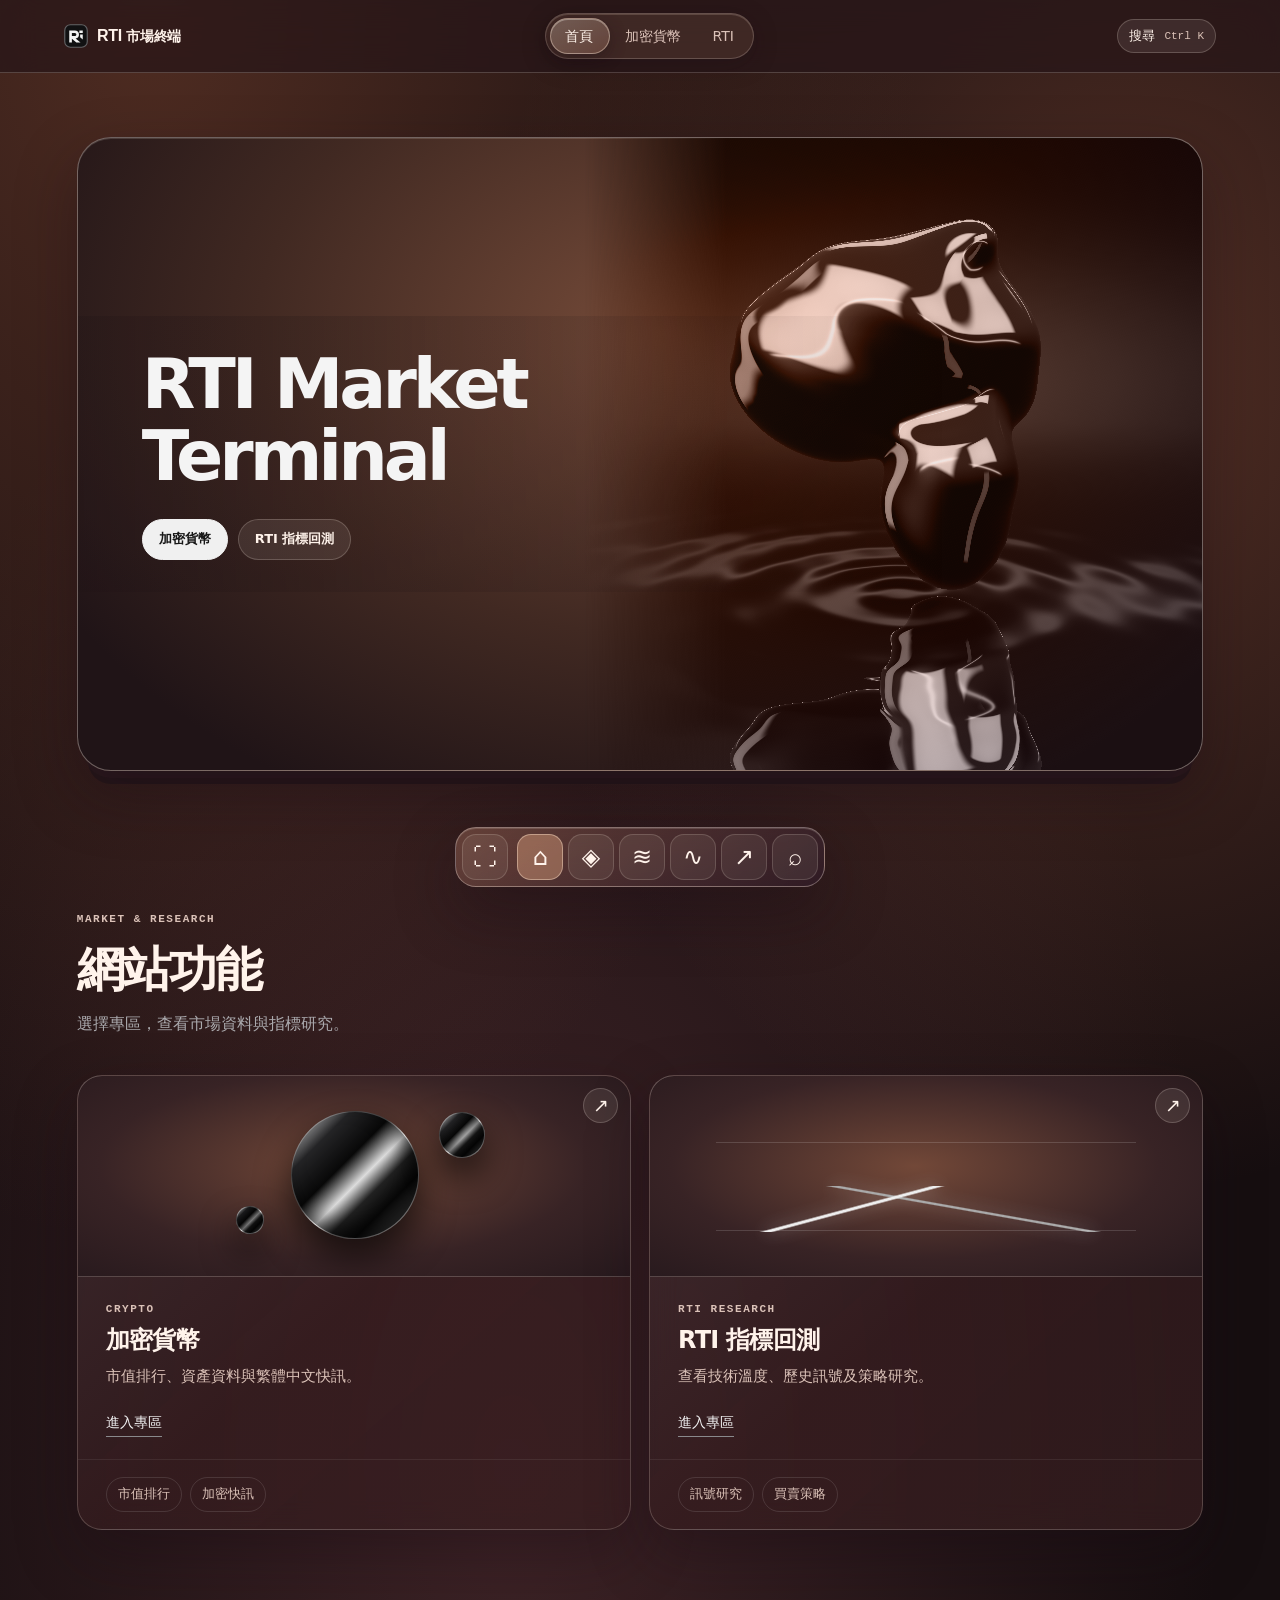
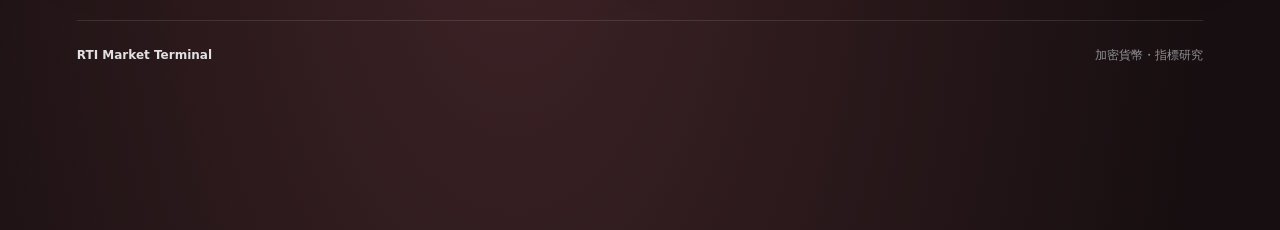
==== static/market_terminal_home.html @ b4ec5ec5 "Apply clay backdrop over legacy terminal styles" ====
<!doctype html>
<html lang="zh-Hant">
<head>
  <meta charset="utf-8">
  <meta name="viewport" content="width=device-width, initial-scale=1">
  <meta name="description" content="加密貨幣行情、繁體中文快訊與 RTI 指標回測。">
  <title>RTI 市場終端</title>
  <link rel="icon" href="/static/rti-mark.svg?v=monogram-1" type="image/svg+xml">
  <link rel="stylesheet" href="/static/market_terminal.css?v=20261119">
  <link rel="stylesheet" href="/static/rti_terminal.css?v=20261124-refined">
  <style>#qtemp_root .terminal-form input[type=checkbox]{width:17px;min-width:0;height:17px;min-height:0;padding:0;accent-color:#e65b5c;vertical-align:middle}#qtemp_root .terminal-form label:has(input[type=checkbox]){gap:8px}</style>
  <link rel="stylesheet" href="/static/chrome-cover.css?v=1">
  <link rel="stylesheet" href="/static/rti_glass.css?v=2">
  <script defer src="/static/rti_glass.js?v=2"></script>
  <script defer src="/static/equation_news.js?v=20261123-markets"></script>
  <script defer src="/static/rti_terminal.js?v=glass-1"></script>
  <script defer src="/static/liquid-scene.js?v=chrome-4"></script>

</head>
<body>
<div id="qtemp_root" class="rti-terminal">
  <a class="skip-link" href="#content">跳到主要內容</a>
  <header class="terminal-header">
    <section class="market-tapes" aria-label="加密貨幣市值排行">
      <div id="tapes"></div>
      <button id="pause-tapes" aria-pressed="false" type="button">暫停跑馬燈</button>
    </section>
    <div class="top-menu">
      <a href="#home" class="terminal-brand" aria-label="RTI 首頁"><img src="/static/rti-mark.svg?v=monogram-1" width="24" height="24" alt=""><span>RTI<span> 市場終端</span></span></a>
      <nav aria-label="市場專區">
        <a href="#home">首頁</a><a href="#crypto">加密貨幣</a><a href="#rti">RTI</a>
      </nav>
    </div>
  </header>
  <main id="content" tabindex="-1"></main>
  <footer class="terminal-footer"><span>RTI 市場終端</span><span>報價與快訊依資料來源所標時間顯示 · 時間採台北時區</span></footer>
</div>
</body>
</html>
---- static/market_terminal.css ----
:root {
  --market-bg:#101317;
  --market-panel:#151a20;
  --market-raised:#1d242c;
  --market-line:#2b333d;
  --market-ink:#f1eee7;
  --market-muted:#a6b0bd;
  --market-accent:#f5b343;
  --market-up:#67d5a1;
  --market-down:#f48690;
  --market-mono:"IBM Plex Mono",ui-monospace,SFMono-Regular,Consolas,monospace;
}
html body {background:var(--market-bg)!important;color:var(--market-ink)!important;color-scheme:dark}
body #qtemp_root {
  --ink:var(--market-ink);--muted:var(--market-muted);--line:var(--market-line);
  --surface:var(--market-panel);--navy:var(--market-accent);--gold:var(--market-accent);
  --up:var(--market-up);--down:var(--market-down);
  max-width:1480px;padding:0 clamp(16px,3.4vw,50px) 34px!important;
  background:transparent!important;color:var(--market-ink)!important;color-scheme:dark!important;
  font:15px/1.6 Inter,"Noto Sans TC",system-ui,sans-serif;
}
#qtemp_root :is(h1,h2,h3,h4,.asset h2,.qroute-intro h2,.fm-tool-card strong) {color:var(--market-ink)}
#qtemp_root :is(.muted,.note,.study-note,.qroute-intro p,.qcrumb,.qdisclaimer,.fm-meta,.fm-heading p,.fm-tool-card span) {color:var(--market-muted)}
#qtemp_root :is(button,input,select):focus-visible,#qtemp_root a:focus-visible {
  outline:2px solid var(--market-accent)!important;outline-offset:2px
}
#qtemp_root :is(button,input,select,textarea) {
  background:var(--market-panel);color:var(--market-ink);border-color:var(--market-line);border-radius:3px
}
#qtemp_root :is(input,textarea)::placeholder {color:var(--market-muted)}
#qtemp_root button:hover:not(:disabled) {background:var(--market-raised);border-color:var(--market-accent)}
#qtemp_root button.primary,#qtemp_root button.eq-submit {
  background:var(--market-accent)!important;color:#17120b!important;border-color:var(--market-accent)!important;box-shadow:none!important
}
#qtemp_root button:is(.primary,.eq-submit):hover:not(:disabled) {background:#ffcc6d!important}
#qtemp_root .qtopbar {
  gap:clamp(12px,2vw,32px);min-height:69px;padding:8px 0!important;margin:0 0 30px;
  border:0!important;border-bottom:1px solid var(--market-line)!important;border-radius:0!important;
  background:var(--market-bg)!important;box-shadow:none!important;backdrop-filter:none!important;
  top:0;z-index:12
}
#qtemp_root .qbrand {color:var(--market-ink)!important;font-size:17px;font-weight:820}
#qtemp_root .qbrand-mark {
  width:25px;height:25px;position:relative;display:flex;flex-direction:column;justify-content:center;gap:4px;
  background:none!important;box-shadow:none!important;border:0!important
}
#qtemp_root .qbrand-mark::before {content:"";position:absolute;left:8px;inset-block:2px;border-left:1px solid #b7bfca}
#qtemp_root .qbrand-mark i {height:2px;width:100%;display:block;background:var(--market-accent)}
#qtemp_root .qbrand-mark i:first-child {width:65%;background:var(--market-down)}
#qtemp_root .qbrand-mark i:last-child {width:77%;background:var(--market-up)}
#qtemp_root .qtopnav {gap:4px}
#qtemp_root .qtopnav button {
  color:var(--market-muted);background:transparent;border-radius:2px;font-size:13px;padding:9px clamp(6px,.75vw,13px)
}
#qtemp_root .qtopnav button[aria-current=page],#qtemp_root .qtopnav button:hover {
  background:var(--market-raised)!important;color:var(--market-accent)!important;box-shadow:none
}
#qtemp_root .qhelp-link {color:var(--market-ink)!important;background:var(--market-panel);border-color:var(--market-line);border-radius:3px}
#qtemp_root .qcrumb span:last-child {color:var(--market-accent)}
#qtemp_root .qdisclaimer button {color:var(--market-accent)}
#qtemp_root .qtopend::before {display:none}
#qtemp_root .qroute-intro {margin:0 0 24px}
#qtemp_root .qroute-intro h2 {font-size:clamp(33px,4.2vw,60px);letter-spacing:-.05em}
#qtemp_root[data-view=overview] .qhero {
  grid-template-columns:minmax(0,.86fr) minmax(0,1.14fr);align-items:start;gap:clamp(24px,4.8vw,76px);
  margin:clamp(34px,5vw,72px) 0 34px!important;padding:0!important;
  min-height:0;background:none!important;border:0!important;border-radius:0!important;box-shadow:none!important;
  overflow:visible
}
#qtemp_root .qhero::before,#qtemp_root .qhero::after {display:none}
#qtemp_root[data-view=overview] .qhero h1 {
  color:var(--market-ink);font-size:clamp(55px,6.7vw,108px);font-weight:900;
  line-height:1.06;letter-spacing:-.055em;margin:0 0 17px
}
#qtemp_root .qhero h1 em {color:var(--market-accent);font-style:normal}
#qtemp_root .qhero .qhero-desc {color:var(--market-muted);margin:0 0 19px;font-size:16px}
#qtemp_root .qhero-quote-strip {margin-top:28px;border-top:1px solid var(--market-line)}
#qtemp_root .fm-strip-caption {padding:8px 0 3px;color:var(--market-muted);font-size:13px}
#qtemp_root .fm-strip-row {
  display:grid;grid-template-columns:minmax(0,1fr) 94px 73px;width:100%;gap:9px;align-items:center;
  background:transparent;border:0;border-bottom:1px solid var(--market-line);border-radius:0;
  text-align:right;padding:6px 0;font:13px/1.55 var(--market-mono)
}
#qtemp_root .fm-strip-row strong {font-family:Inter,"Noto Sans TC",system-ui,sans-serif;text-align:left;font-weight:600}
#qtemp_root .fm-strip-date {margin-inline-start:8px;color:var(--market-muted);font:11px/1.6 var(--market-mono)}
#qtemp_root .fm-strip-date.fm-market-lag {color:var(--market-accent)}
#qtemp_root .fm-positive,#qtemp_root :is(.fm-change,.fm-market-delta).fm-positive {color:var(--market-up)}
#qtemp_root .fm-negative,#qtemp_root :is(.fm-change,.fm-market-delta).fm-negative {color:var(--market-down)}
#qtemp_root .fm-portal {margin-bottom:28px;gap:18px}
#qtemp_root .fm-panel {
  background:var(--market-panel);border:1px solid var(--market-line);border-radius:3px;box-shadow:none
}
#qtemp_root .fm-heading h2 {font-size:clamp(20px,2vw,28px);color:var(--market-ink)}
#qtemp_root .fm-heading p,#qtemp_root .fm-meta {font-size:13px;color:var(--market-muted)}
#qtemp_root :is(.fm-quote,.fm-quote.fm-sox,.fm-tool-card,.fm-market-rows,.fm-chart,.fm-chart-tools select,.fm-stock-search input) {
  background:var(--market-bg)!important;border-color:var(--market-line)!important;border-radius:2px!important;box-shadow:none!important
}
#qtemp_root :is(.fm-quote.fm-sox,.fm-quote:hover,.fm-tool-card:hover) {border-color:var(--market-accent)!important}
#qtemp_root :is(.fm-quote-head strong,.fm-market-identity strong,.fm-market-last,.fm-price) {color:var(--market-ink)}
#qtemp_root :is(.fm-quote-head span,.fm-asof,.fm-market-date,.fm-market-identity small,.fm-market-delta,.fm-data-status,.fm-change) {
  color:var(--market-muted)
}
#qtemp_root :is(.fm-price,.fm-change,.fm-market-last,.fm-market-delta,.fm-market-date) {font-family:var(--market-mono)}
#qtemp_root :is(.fm-source-link,.fm-chart-link,.fm-stale-notice,.fm-market-date.fm-market-lag,.eq-link) {color:var(--market-accent)}
#qtemp_root :is(.fm-source-link,.fm-chart-link) {font-size:13px}
#qtemp_root .fm-market-row {border-color:var(--market-line)!important}
#qtemp_root :is(.fm-market-row:hover,.fm-market-row.fm-market-row-selected) {background:var(--market-raised)!important}
#qtemp_root :is(.fm-pill,.fm-refresh-button) {
  background:var(--market-raised)!important;color:var(--market-ink)!important;
  border-color:var(--market-line)!important;border-radius:2px!important
}
#qtemp_root :is(.fm-pill,.fm-refresh-button):hover:not(:disabled) {border-color:var(--market-accent)!important}
#qtemp_root :is(.fm-empty,.fm-loading) {background:var(--market-panel);color:var(--market-muted);border-radius:2px}
#qtemp_root .fm-panel>.fm-source-link {border-color:var(--market-line)}
#qtemp_root .qdisclaimer {border-color:var(--market-line)}
/* Research panels keep their data-specific emphasis within the same terminal palette. */
#qtemp_root :is(.query,.panel,.formula,.formula .math,.ohlc,.tile,.insight-panel,.summary-item,.study-kpi,
 .capital-kpi,.qa-metric,.qa-monitor,.addons-panel,.insights-panel,.qsubnav,.study-table,.dist-axis) {
  background:var(--market-panel)!important;border-color:var(--market-line)!important;box-shadow:none!important
}
#qtemp_root :is(.tile strong,.study-kpi strong,.summary-item strong,.ohlc strong,.qa-metric strong,.capital-kpi strong) {color:var(--market-ink)}
#qtemp_root :is(.tile,.summary-item span,.study-kpi span,.ohlc span,.formula,.formula .math,.quote-meta) {color:var(--market-muted)}
#qtemp_root :is(.qsubnav,.tabs,.table,.study-table) {border-color:var(--market-line)!important}
#qtemp_root :is(.qsubnav,.tabs) button {background:var(--market-bg)!important;color:var(--market-muted)!important}
#qtemp_root :is(.qsubnav,.tabs) button:is([aria-selected=true],[aria-pressed=true]) {
  color:var(--market-accent)!important;border-color:var(--market-accent)!important
}
#qtemp_root :is(th,td) {border-bottom-color:var(--market-line);color:var(--market-ink)}
#qtemp_root th,#qtemp_root tbody tr:nth-child(even) {background:var(--market-raised)}
#qtemp_root tbody tr:hover {background:#29323e}
#qtemp_root .eq-feed {border:1px solid var(--market-line);background:var(--market-panel);min-width:0}
#qtemp_root .eq-header,#qtemp_root .eq-footer {
  display:flex;justify-content:space-between;align-items:center;gap:12px;flex-wrap:wrap;padding:12px 16px
}
#qtemp_root .eq-header {border-bottom:1px solid var(--market-line)}
#qtemp_root .eq-header h2 {font-size:19px}
#qtemp_root .eq-footer {border-top:1px solid var(--market-line);font-size:13px}
#qtemp_root .eq-status {font:12px/1.5 var(--market-mono);color:var(--market-muted)}
#qtemp_root .eq-status[data-mode=connected] {color:var(--market-up)}
#qtemp_root .eq-status[data-mode=error] {color:var(--market-accent)}
#qtemp_root .eq-feed-layout {display:grid;grid-template-columns:210px minmax(0,1fr)}
#qtemp_root .qhero-wire .eq-feed-layout {grid-template-columns:minmax(0,1fr)}
#qtemp_root .eq-mobile-channels {display:none}
#qtemp_root .eq-categories {border-right:1px solid var(--market-line);padding:12px 10px}
#qtemp_root .eq-channel-group {border-top:1px solid var(--market-line);margin-top:10px;padding-top:8px}
#qtemp_root .eq-channel-group h3 {font-size:13px;color:var(--market-muted);margin:3px 8px 6px}
#qtemp_root .eq-channel {display:block;width:100%;border:0;padding:7px 8px;text-align:left;font-size:14px}
#qtemp_root .eq-channel[aria-pressed=true] {background:var(--market-raised);color:var(--market-accent);box-shadow:inset 2px 0 var(--market-accent)}
#qtemp_root .eq-controls {display:flex;gap:8px;flex-wrap:wrap;padding:14px 16px;border-bottom:1px solid var(--market-line)}
#qtemp_root .eq-controls input[type=search] {flex:1 1 210px;min-width:135px}
#qtemp_root .eq-controls input:not([type=search]) {width:112px}
#qtemp_root .eq-controls select {max-width:200px}
#qtemp_root .eq-actions {padding:12px 16px;display:flex;gap:8px;align-items:center}
#qtemp_root .eq-link:hover {color:#ffd690}
#qtemp_root .eq-day {font:13px/1.5 var(--market-mono);color:var(--market-muted);background:var(--market-raised);margin:0;padding:6px 16px}
#qtemp_root .eq-row {
  display:grid;grid-template-columns:78px minmax(0,1fr);gap:14px;padding:12px 16px;
  border-bottom:1px solid var(--market-line)
}
#qtemp_root .eq-row:nth-of-type(even) {background:#191f26}
#qtemp_root .eq-row:hover {background:var(--market-raised)}
#qtemp_root .eq-row time {font:12px/1.6 var(--market-mono);color:var(--market-muted);white-space:nowrap}
#qtemp_root :is(.eq-row-meta,.eq-story-meta,.eq-story-links,.eq-languages) {display:flex;align-items:center;flex-wrap:wrap;gap:6px 12px}
#qtemp_root :is(.eq-row-meta,.eq-story-meta,.eq-muted,.eq-row-summary,.eq-message) {color:var(--market-muted);font-size:13px}
#qtemp_root .eq-row-summary {margin:5px 0 0}
#qtemp_root .eq-row-meta span+span {color:var(--market-accent)}
#qtemp_root button.eq-story-title {
  background:none;border:0;padding:0;display:block;text-align:left;color:var(--market-ink);
  font-size:15px;font-weight:680;line-height:1.55;overflow-wrap:anywhere
}
#qtemp_root button.eq-story-title:hover {color:var(--market-accent);background:none}
#qtemp_root .eq-token {border:1px solid var(--market-line);padding:1px 5px;border-radius:2px;font:12px/1.5 var(--market-mono)}
#qtemp_root .eq-message {padding:2px 16px}
#qtemp_root .eq-message .eq-button {margin-left:8px}
#qtemp_root .qhero-wire .eq-row {padding-block:9px;gap:12px;grid-template-columns:83px minmax(0,1fr)}
#qtemp_root .qhero-wire .eq-story-title {display:-webkit-box;-webkit-line-clamp:2;-webkit-box-orient:vertical;overflow:hidden}
#qtemp_root .qhero-wire .eq-actions {padding-block:10px}
#qtemp_root .qhero-wire .eq-footer {padding-block:8px}
#qtemp_root .eq-dialog {
  width:min(860px,calc(100% - 26px));max-height:calc(100dvh - 30px);padding:0;overflow:auto;
  border:1px solid var(--market-line);background:var(--market-panel);color:var(--market-ink)
}
#qtemp_root .eq-dialog::backdrop {background:#08090bb8}
#qtemp_root .eq-dialog-bar {
  position:sticky;top:0;z-index:1;display:flex;justify-content:space-between;align-items:center;
  padding:10px 18px;background:var(--market-bg);border-bottom:1px solid var(--market-line);font:14px/1.5 var(--market-mono)
}
#qtemp_root .eq-article {padding:clamp(14px,4vw,35px);display:grid;gap:15px;font-size:16px}
#qtemp_root .eq-article h2 {font-size:clamp(21px,3vw,33px)}
#qtemp_root .eq-article h3 {font-size:20px;margin:10px 0}
#qtemp_root .eq-article :is(p,ul) {margin:6px 0}
#qtemp_root .eq-story-text {white-space:pre-wrap;overflow-wrap:anywhere}
#qtemp_root .eq-languages button[aria-pressed=true] {border-color:var(--market-accent);color:var(--market-accent)}
#qtemp_root .eq-images {display:grid;grid-template-columns:repeat(auto-fit,minmax(min(200px,100%),1fr));gap:10px}
#qtemp_root .eq-images img {max-width:100%;max-height:380px;object-fit:contain}
#qtemp_root .eq-fields {display:grid;grid-template-columns:repeat(auto-fit,minmax(min(220px,100%),1fr));gap:0;margin:0}
#qtemp_root .eq-fields>div {border:1px solid var(--market-line);padding:8px 10px;min-width:0}
#qtemp_root .eq-fields dt {color:var(--market-muted);font-size:13px}
#qtemp_root .eq-fields dd {margin:0;overflow-wrap:anywhere;font:14px/1.6 var(--market-mono)}
#qtemp_root .eq-fields dd:has(.eq-fields) {margin-top:5px}
#qtemp_root .eq-values {padding-inline-start:18px}
#qtemp_root .eq-ai {border-top:1px solid var(--market-line);padding-top:8px}
@media(max-width:1050px) {
  #qtemp_root .qtopbar {flex-wrap:wrap}
  #qtemp_root .qtopnav {order:3;flex-basis:100%}
  #qtemp_root .qtopend {margin-left:auto}
}
@media(max-width:820px) {
  #qtemp_root[data-view=overview] .qhero {grid-template-columns:1fr;gap:24px;margin-top:28px!important}
  #qtemp_root[data-view=overview] .qhero h1 {font-size:clamp(44px,11vw,75px)}
  #qtemp_root .eq-feed-layout {grid-template-columns:1fr}
  #qtemp_root .eq-categories {display:none}
  #qtemp_root .eq-mobile-channels {display:block;margin:12px 16px 0;max-width:calc(100% - 32px)}
}
@media(max-width:540px) {
  #qtemp_root .qtopbar {flex-wrap:nowrap}
  #qtemp_root .qtopbar .qbrand {font-size:14px}
  #qtemp_root .qtopbar .qroute-switch {margin-left:auto}
  #qtemp_root .qtopbar .qhelp-link {display:none!important}
  #qtemp_root .fm-market-row,#qtemp_root .fm-market-category-wide .fm-market-row {
    grid-template-columns:minmax(80px,1fr) minmax(60px,.8fr) 57px;
  }
  #qtemp_root .fm-market-date {display:block;grid-column:1/-1;text-align:left}
  #qtemp_root .eq-row,#qtemp_root .qhero-wire .eq-row {grid-template-columns:66px minmax(0,1fr);gap:8px;padding-inline:10px}
  #qtemp_root .qhero-wire .eq-row {grid-template-columns:73px minmax(0,1fr)}
}
@media print {
  html body,body #qtemp_root {background:white!important;color:#111!important;color-scheme:light!important}
}
---- static/rti_terminal.css ----
:root {
 --market-bg:#0c1013;--market-panel:#11181d;--market-raised:#17242a;
 --market-line:#26343b;--market-ink:#e8efee;--market-muted:#a1b1b7;
 --market-accent:#76f0c9;--market-up:#4be1ab;--market-down:#ff767b;
}
body #qtemp_root.rti-terminal {max-width:1680px;padding:0 clamp(12px,3vw,48px) 24px!important}
#qtemp_root.rti-terminal :is(h1,h2,h3){margin:0;font-weight:730;line-height:1.2}
#qtemp_root.rti-terminal [hidden]{display:none!important}
#qtemp_root.rti-terminal a {color:inherit}
#qtemp_root.rti-terminal button {cursor:pointer}
#qtemp_root .skip-link {position:absolute;top:-300px;left:1rem;padding:8px 12px;background:var(--market-panel);z-index:10}
#qtemp_root .skip-link:focus {top:4px}
#qtemp_root .terminal-header {border-bottom:1px solid var(--market-line)}
#qtemp_root .market-tapes {position:relative;padding-top:4px}
#qtemp_root .tape-row {display:grid;grid-template-columns:104px minmax(0,1fr);border-bottom:1px solid var(--market-line)}
#qtemp_root .tape-label {display:flex;align-items:center;gap:7px;text-decoration:none;font-size:12px;font-weight:650;white-space:nowrap}
#qtemp_root .tape-label small {color:var(--market-muted);font-size:10px}
#qtemp_root .tape-window {overflow:hidden;min-width:0}
#qtemp_root .tape-track,#qtemp_root .tape-series {display:flex;align-items:center;width:max-content}
#qtemp_root .tape-track {min-height:31px}
#qtemp_root .tape-track.moving {animation:tape-loop 47s linear infinite}
#qtemp_root .tape-row:nth-child(2) .moving {animation-duration:54s}
#qtemp_root .tape-row:nth-child(3) .moving {animation-duration:49s}
#qtemp_root :is(.tape-window:hover,.tape-window:focus-within,#tapes.paused) .moving {animation-play-state:paused}
#qtemp_root :is(.tape-window:focus-within,#tapes.paused .tape-window) {overflow-x:auto}
#qtemp_root .tape-window:focus-within .moving,#qtemp_root #tapes.paused .moving {animation:none}
#qtemp_root .tape-item {display:flex;align-items:center;gap:9px;padding:3px 13px;border-left:1px solid var(--market-line);white-space:nowrap;text-decoration:none;font:12px var(--market-mono)}
#qtemp_root .tape-item:hover {background:var(--market-raised)}
#qtemp_root .tape-rank {color:var(--market-muted);font-size:10px}
#qtemp_root #pause-tapes {float:right;padding:2px 8px;font-size:11px;margin-top:3px}
@keyframes tape-loop {to{transform:translateX(-50%)}}
#qtemp_root .top-menu {display:flex;justify-content:space-between;align-items:center;gap:16px;padding:17px 0;clear:both}
#qtemp_root .terminal-brand {display:flex;align-items:center;gap:9px;white-space:nowrap;text-decoration:none;font:700 17px var(--market-mono)}
#qtemp_root .terminal-brand img {width:33px;height:33px}
#qtemp_root .terminal-brand span span {font-family:system-ui,sans-serif;font-size:13px}
#qtemp_root .top-menu nav {display:flex;align-items:center;gap:4px;flex-wrap:wrap}
#qtemp_root .top-menu nav a,#qtemp_root .terminal-sidebar a {padding:8px 13px;text-decoration:none;color:var(--market-muted);border:1px solid transparent}
#qtemp_root .top-menu nav a[aria-current],#qtemp_root .terminal-sidebar a[aria-current],
#qtemp_root .top-menu nav a:hover,#qtemp_root .terminal-sidebar a:hover {
 color:var(--market-accent);background:var(--market-panel);border-color:var(--market-line)
}
#qtemp_root #content {min-height:57vh}
#qtemp_root .terminal-hero {position:relative;isolation:isolate;overflow:hidden;border:1px solid var(--market-line);margin:21px 0;min-height:360px;background:radial-gradient(ellipse at 75% 50%,#183832,#0e161b 57%,#0d1316 82%)}
#qtemp_root .hero-grid {position:absolute;z-index:-1;inset:4% -25% -55%;transform:perspective(420px) rotateX(41deg);
 background:repeating-linear-gradient(0deg,#509d8a32 0 1px,transparent 1px 40px),repeating-linear-gradient(90deg,#509d8a32 0 1px,transparent 1px 40px);
 mask-image:linear-gradient(transparent,#000 60%)}
#qtemp_root .hero-radar {position:absolute;z-index:-1;right:clamp(-115px,6vw,95px);top:50%;width:clamp(280px,36vw,480px);aspect-ratio:1;
 transform:translateY(-50%);border:1px solid #6df1c45a;border-radius:50%;background:radial-gradient(circle,#14362f 0 2%,transparent 2.4%),conic-gradient(from 75deg,#75ffcb54,transparent 17%,transparent 100%);
 box-shadow:0 0 70px #58ebae22;animation:radar-spin 27s linear infinite}
#qtemp_root .hero-radar i {position:absolute;inset:17%;border:1px solid #87e6c255;border-radius:50%}
#qtemp_root .hero-radar i:nth-child(2){inset:32%}
#qtemp_root .hero-radar i:nth-child(3){inset:44%}
#qtemp_root .hero-radar::before,#qtemp_root .hero-radar::after {content:'';position:absolute;inset:50% 0 auto;height:1px;background:#5cbaa266}
#qtemp_root .hero-radar::after {transform:rotate(90deg)}
@keyframes radar-spin {to{transform:translateY(-50%) rotate(360deg)}}
#qtemp_root .hero-copy {padding:clamp(40px,7vw,100px) clamp(17px,6vw,96px);background:linear-gradient(90deg,#0c1216e8,transparent 82%)}
#qtemp_root .hero-copy h1 {font-size:clamp(48px,8vw,106px);letter-spacing:-.055em;text-shadow:0 0 34px #5cdbbe43}
#qtemp_root .hero-regions {margin:0 0 12px;color:var(--market-accent);font-size:13px;letter-spacing:.12em}
#qtemp_root .hero-links,#qtemp_root .terminal-actions,#qtemp_root .terminal-form,#qtemp_root .detail-heading {display:flex;flex-wrap:wrap;align-items:center;gap:8px}
#qtemp_root .hero-links {margin-top:27px}
#qtemp_root .terminal-button {display:inline-block;background:var(--market-panel);border:1px solid var(--market-line);color:var(--market-ink);padding:7px 10px;border-radius:2px;text-decoration:none;font:inherit;font-size:13px}
#qtemp_root .terminal-button:hover,#qtemp_root .terminal-button[aria-pressed=true] {border-color:var(--market-accent);color:var(--market-accent)}
#qtemp_root .terminal-button.primary {background:var(--market-accent)!important;color:#0d1714!important}
#qtemp_root .home-markets {display:grid;grid-template-columns:repeat(3,minmax(0,1fr));gap:16px}
#qtemp_root .home-market {padding:14px;border:1px solid var(--market-line);min-width:0;background:#11191d}
#qtemp_root .home-market-heading {display:flex;align-items:center;justify-content:space-between;gap:8px;margin-bottom:11px}
#qtemp_root .terminal-link {color:var(--market-accent)!important;font-size:13px}
#qtemp_root .terminal-layout {display:grid;grid-template-columns:162px minmax(0,1fr);gap:24px;margin-top:25px}
#qtemp_root .terminal-sidebar {min-width:0;border-right:1px solid var(--market-line);padding-right:12px}
#qtemp_root .terminal-sidebar strong {display:block;color:var(--market-accent);margin-bottom:14px}
#qtemp_root .terminal-sidebar nav {display:grid;gap:3px}
#qtemp_root .terminal-page {min-width:0}
#qtemp_root .terminal-page h1 {font-size:clamp(25px,3.5vw,43px);margin:0 0 20px}
#qtemp_root .terminal-page h2,#qtemp_root .home-market h2 {font-size:19px}
#qtemp_root .terminal-table-wrap {overflow-x:auto;max-width:100%;scrollbar-width:thin}
#qtemp_root .terminal-table {width:100%;border-collapse:collapse;table-layout:auto;white-space:nowrap;font:13px var(--market-mono)}
#qtemp_root .terminal-table :is(td,th) {text-align:right;padding:12px 13px;border-bottom:1px solid var(--market-line);font-variant-numeric:tabular-nums}
#qtemp_root .terminal-table :is(td,th):first-child {text-align:left;padding-left:0}
#qtemp_root .terminal-table :is(td,th):last-child {padding-right:0}
#qtemp_root .terminal-table th {letter-spacing:.08em;color:var(--market-muted);font-size:11px;font-weight:500}
#qtemp_root .terminal-table tbody tr:hover {background:var(--market-panel)}
#qtemp_root .terminal-table .symbol-stack {display:grid;gap:5px}
#qtemp_root .symbol-stack small {color:var(--market-muted);font:11px system-ui,sans-serif}
#qtemp_root .terminal-symbol {font-weight:750;text-decoration:none}
#qtemp_root .terminal-symbol:hover {color:var(--market-accent);text-decoration:underline}
#qtemp_root .rise {color:var(--market-up)}
#qtemp_root .fall {color:var(--market-down)}
#qtemp_root .terminal-meta,#qtemp_root .terminal-notice {color:var(--market-muted);font-size:12px;margin:9px 0}
#qtemp_root .terminal-notice {padding:12px;border:1px solid var(--market-line);background:var(--market-panel)}
#qtemp_root .terminal-notice button {margin-inline-start:10px}
#qtemp_root .terminal-form {gap:10px;margin-bottom:17px;align-items:end}
#qtemp_root .terminal-form label {display:grid;gap:4px;font-size:13px}
#qtemp_root .terminal-form input[type=number] {width:96px}
#qtemp_root .terminal-form input[type=search] {min-width:160px;max-width:100%}
#qtemp_root .terminal-form label:has([type=checkbox]) {display:flex;gap:5px;align-items:center;min-height:36px}
#qtemp_root .rti-vitals {display:grid;grid-template-columns:repeat(5,minmax(0,1fr));gap:1px;background:var(--market-line);border:1px solid var(--market-line)}
#qtemp_root .rti-vitals div {background:var(--market-panel);min-width:0;padding:10px}
#qtemp_root .rti-vitals small {display:block;color:var(--market-muted)}
#qtemp_root .rti-vitals strong,#qtemp_root .terminal-number {font:700 clamp(13px,2vw,26px) var(--market-mono);overflow-wrap:anywhere}
#qtemp_root .rti-output > h2 {margin:13px 0 8px}
#qtemp_root .detail-heading {margin:0 0 9px}
#qtemp_root .detail-heading .terminal-meta {flex-basis:100%;margin:0}
#qtemp_root .terminal-chart {min-width:0;margin:8px 0 12px;border:1px solid var(--market-line);background:var(--market-panel)}
#qtemp_root .terminal-chart svg {display:block;width:100%;height:auto;min-height:110px}
#qtemp_root .terminal-chart text {fill:var(--market-muted);font:13px var(--market-mono)}
#qtemp_root .chart-grid {stroke:var(--market-line);stroke-width:1}
#qtemp_root .chart-path {stroke:#bec1c8;stroke-width:1.45;vector-effect:non-scaling-stroke}
#qtemp_root .chart-path.price {stroke:var(--market-accent);stroke-width:1.8}
#qtemp_root .chart-path.preview {stroke:#e6aa68}
#qtemp_root .chart-path.cold {stroke:#90bff9}
#qtemp_root .chart-path.hot {stroke:#f77c80}
#qtemp_root .chart-mark.cold {fill:#90bff9}
#qtemp_root .chart-mark.hot {fill:#f77c80}
#qtemp_root .chart-mark.entry {fill:#ffe0b2}
#qtemp_root .chart-div {stroke:#aebdbf;stroke-width:1;stroke-dasharray:4 3}
#qtemp_root .chart-readout {padding:0 12px;margin:0 0 7px}
#qtemp_root .terminal-statistics,#qtemp_root .terminal-method {margin-top:16px;padding:14px;border:1px solid var(--market-line);background:var(--market-panel)}
#qtemp_root .terminal-method p {color:var(--market-muted)}
#qtemp_root .terminal-method .terminal-button {margin-top:8px}
#qtemp_root .terminal-footer {display:flex;justify-content:space-between;gap:8px;flex-wrap:wrap;margin-top:28px;padding-top:12px;border-top:1px solid var(--market-line);font-size:12px;color:var(--market-muted)}
#qtemp_root .eq-main {min-width:0}
#qtemp_root :is(.eq-row-meta .eq-token,.eq-story-meta .eq-token) {color:var(--market-accent)}
@media(max-width:950px){
 #qtemp_root .home-markets {grid-template-columns:1fr}
 #qtemp_root .terminal-layout {grid-template-columns:135px minmax(0,1fr);gap:14px}
}
@media(max-width:620px){
 #qtemp_root .top-menu {flex-wrap:wrap;gap:8px;padding:12px 0}
 #qtemp_root .top-menu nav a {padding:6px 9px}
 #qtemp_root .tape-row {grid-template-columns:84px minmax(0,1fr)}
 #qtemp_root .tape-label small {display:none}
 #qtemp_root .terminal-layout {grid-template-columns:minmax(0,1fr);gap:10px}
 #qtemp_root .terminal-sidebar {min-width:0;border-right:0;border-bottom:1px solid var(--market-line);padding:0 0 8px}
 #qtemp_root .terminal-sidebar strong {display:none}
 #qtemp_root .terminal-sidebar nav {display:flex;overflow:auto}
 #qtemp_root .terminal-sidebar nav a {white-space:nowrap;padding:6px 8px}
 #qtemp_root .terminal-hero {min-height:0}
 #qtemp_root .rti-vitals {grid-template-columns:repeat(auto-fit,minmax(93px,1fr))}
}
@media(prefers-reduced-motion:reduce){
 #qtemp_root :is(.tape-track.moving,.hero-radar){animation:none}
 #qtemp_root .tape-window {overflow-x:auto}
}

#qtemp_root .terminal-disclosures article {padding:12px 0;border-bottom:1px solid var(--market-line)}
/* Single combined market tape and denser exchange-inspired typography. */
#qtemp_root .tape-group{font:600 11px var(--market-mono);color:#eea829;padding:0 14px;border-left:1px solid var(--market-line);white-space:nowrap}
#qtemp_root .tape-track.moving{animation-duration:150s}
#qtemp_root .terminal-hero{background:radial-gradient(ellipse at 75% 50%,#222019,#101113 65%,#090a0b);border-color:#303238}
#qtemp_root .hero-regions{color:#eca629}
#qtemp_root .terminal-button.primary{background:#eea829!important;color:#100d07!important}
#qtemp_root .terminal-form label{display:grid;gap:5px;color:var(--market-muted);font-size:12px}
#qtemp_root .terminal-form input,#qtemp_root input[aria-label="搜尋加密資產"]{min-width:120px;padding:9px;background:#0c0e10;color:#f1f2f3;border:1px solid #35383b}
#qtemp_root .terminal-form{align-items:end;margin:18px 0 24px}
#qtemp_root .terminal-link{cursor:pointer}
/* Reference: dark exchange terminal, orange emphasis, hairline rules. */
:root{--market-bg:#08090b;--market-panel:#0c0d0f;--market-raised:#171719;--market-line:#292a2e;--market-ink:#e9e9e5;--market-muted:#8c8d8b;--market-accent:#ffb31b;--market-up:#45c990;--market-down:#ef5a60}
body{background:#08090b!important;color:#e9e9e5!important}
body #qtemp_root.rti-terminal{max-width:none;padding:0 40px 32px!important;font-family:Arial,'Noto Sans TC',sans-serif}
#qtemp_root .market-tapes{margin:0 -40px;padding:0 40px;background:#090a0c;border-bottom:1px solid #292a2e}
#qtemp_root .tape-row{grid-template-columns:80px minmax(0,1fr);border:0}
#qtemp_root .tape-track{min-height:31px}
#qtemp_root .tape-item{border:0;font-size:11px;padding:3px 12px}
#qtemp_root #pause-tapes{position:absolute;right:40px;top:0;float:none;margin:0;height:30px;background:#090a0c;border:0;color:#858583}
#qtemp_root .tape-window{padding-right:70px}
#qtemp_root .top-menu{justify-content:flex-start;gap:28px;padding:0;min-height:52px}
#qtemp_root .terminal-brand{font-family:Arial,sans-serif;font-size:17px;letter-spacing:-.03em}
#qtemp_root .terminal-brand img{width:24px;height:24px}
#qtemp_root .terminal-brand span span{font-size:14px}
#qtemp_root .top-menu nav{gap:8px}
#qtemp_root .top-menu nav a{font-size:14px;padding:12px 8px}
#qtemp_root .top-menu nav a[aria-current],#qtemp_root .top-menu nav a:hover{background:transparent;border-color:transparent;color:#ffb31b}
#qtemp_root .terminal-hero{display:grid;grid-template-columns:53% 47%;margin:0 -40px;min-height:0;background:#08090b;border:0;border-bottom:1px solid #292a2e;overflow:visible}
#qtemp_root .hero-left{border-right:1px solid #292a2e;min-width:0}
#qtemp_root .hero-copy{min-height:500px;padding:65px 40px 0;background:none}
#qtemp_root .hero-regions{font:11px var(--market-mono);letter-spacing:.1em;color:#8a8b88;margin:0 0 25px}
#qtemp_root .hero-regions::before{content:'●';color:#45c990;margin-right:9px}
#qtemp_root .hero-copy h1{font-size:clamp(48px,5.7vw,82px);letter-spacing:-.055em;line-height:1.04;text-shadow:none}
#qtemp_root .hero-headline span{display:block}
#qtemp_root .hero-headline .hero-highlight{color:#ffb31b}
#qtemp_root .hero-description{max-width:420px;color:#9a9b99;font-size:16px;line-height:1.65;margin:24px 0 0}
#qtemp_root .hero-links{margin-top:30px;gap:12px}
#qtemp_root .terminal-button{background:transparent;border:1px solid #303135;border-radius:0;padding:12px 18px;font-size:13px;font-weight:700;color:#e9e9e5}
#qtemp_root .terminal-button.primary{background:#ffb31b!important;border-color:#ffb31b!important;color:#100c02!important}
#qtemp_root .hero-metrics{display:grid;grid-template-columns:repeat(4,1fr);border-top:1px solid #292a2e;padding:45px 40px;gap:0}
#qtemp_root .hero-metrics>div{min-width:0;padding:0 15px;border-right:1px solid #292a2e}
#qtemp_root .hero-metrics>div:first-child{padding-left:0}
#qtemp_root .hero-metrics>div:last-child{border:0}
#qtemp_root .hero-metrics small,#qtemp_root .hero-quote-metrics small{display:block;font:10px var(--market-mono);color:#777976;letter-spacing:.05em}
#qtemp_root .hero-metrics strong{display:block;font:26px var(--market-mono);margin:8px 0}
#qtemp_root .hero-terminal{padding:34px 40px;min-width:0}
#qtemp_root .hero-terminal-title{display:flex;justify-content:space-between;color:#858583;font:11px var(--market-mono);letter-spacing:.09em;margin-bottom:26px}
#qtemp_root .hero-live{color:#45c990}
#qtemp_root .hero-quote{display:flex;align-items:baseline;gap:15px;flex-wrap:wrap;font:12px var(--market-mono);margin-bottom:18px}
#qtemp_root .hero-quote strong{font-size:20px}
#qtemp_root .hero-quote .hero-price{color:#ffb31b;font-size:23px}
#qtemp_root .hero-quote-metrics{display:grid;grid-template-columns:repeat(4,1fr);border:1px solid #292a2e}
#qtemp_root .hero-quote-metrics>div{min-width:0;padding:12px;border-right:1px solid #292a2e}
#qtemp_root .hero-quote-metrics>div:last-child{border:0}
#qtemp_root .hero-quote-metrics strong{display:block;font:11px var(--market-mono);margin-top:6px;overflow-wrap:anywhere}
#qtemp_root .hero-preview .terminal-table-wrap{margin-top:14px;border:1px solid #292a2e;padding:0 10px}
#qtemp_root .hero-preview .terminal-table td,#qtemp_root .hero-preview .terminal-table th{padding:8px 6px;font-size:11px}
#qtemp_root .hero-preview-actions{display:flex;gap:10px;margin-top:16px}
#qtemp_root .hero-footnote{font:11px var(--market-mono);color:#737573;margin-top:15px}
#qtemp_root .home-listing{padding:62px 0 15px}
#qtemp_root .home-listing-header{display:flex;justify-content:space-between;align-items:end;gap:20px;border-bottom:1px solid #292a2e;padding-bottom:20px}
#qtemp_root .home-listing-header .hero-regions{margin-bottom:12px}
#qtemp_root .home-listing-header h2{font-size:38px;letter-spacing:-.035em}
#qtemp_root .home-markets{display:block}
#qtemp_root .home-market{background:transparent;border:0;border-bottom:1px solid #292a2e;padding:26px 0}
#qtemp_root .home-market-heading{margin-bottom:15px}
#qtemp_root .terminal-layout{grid-template-columns:190px minmax(0,1fr);gap:32px;margin-top:0}
#qtemp_root .terminal-sidebar{padding:32px 16px 0 0;min-height:65vh}
#qtemp_root .terminal-page{padding:32px 0}
#qtemp_root .terminal-page h1{font-size:clamp(34px,4vw,54px);letter-spacing:-.04em}
#qtemp_root .terminal-sidebar a[aria-current]{background:#151410;border:1px solid #5a4214;color:#ffb31b}
#qtemp_root .terminal-table th{color:#777976}
#qtemp_root .terminal-table td,#qtemp_root .terminal-table th{border-color:#292a2e}
#qtemp_root .terminal-notice,#qtemp_root .terminal-method,#qtemp_root .terminal-statistics,#qtemp_root .terminal-chart{background:#0b0c0e}
#qtemp_root .rti-vitals div{background:#0b0c0e}
@media(max-width:850px){
 body #qtemp_root.rti-terminal{padding-left:20px!important;padding-right:20px!important}
 #qtemp_root .market-tapes{margin:0 -20px;padding:0 20px}
 #qtemp_root .terminal-hero{margin:0 -20px;grid-template-columns:1fr}
 #qtemp_root .hero-left{border-right:0;border-bottom:1px solid #292a2e}
 #qtemp_root .hero-copy{min-height:0;padding:45px 20px}
 #qtemp_root .hero-metrics{padding:25px 20px;grid-template-columns:repeat(2,1fr);row-gap:20px}
 #qtemp_root .hero-metrics>div:nth-child(2){border:0}
 #qtemp_root .hero-terminal{padding:28px 20px}
 #qtemp_root .hero-quote-metrics{grid-template-columns:repeat(2,1fr)}
 #qtemp_root .top-menu{flex-wrap:wrap;gap:5px;padding:10px 0}
 #qtemp_root .terminal-layout{grid-template-columns:1fr;gap:0}
 #qtemp_root .terminal-sidebar{padding:12px 0;min-height:0;border-right:0;border-bottom:1px solid #292a2e}
 #qtemp_root .terminal-sidebar strong{display:none}
 #qtemp_root .terminal-sidebar nav{display:flex;overflow:auto}
 #qtemp_root .terminal-sidebar nav a{white-space:nowrap}
 #qtemp_root .terminal-page{padding:24px 0}
}

/* RTI research: compact tables, generous separation between subjects. */
#qtemp_root .rti-research-page .terminal-table-wrap{width:fit-content;max-width:100%;margin:12px 0 0;overflow-x:auto}
#qtemp_root .rti-research-page .terminal-table{width:auto;min-width:0;table-layout:auto}
#qtemp_root .rti-research-page .terminal-table :is(th,td){padding:8px 16px;line-height:1.4}
#qtemp_root .rti-research-page .terminal-table :is(th,td):first-child{padding-left:0;padding-right:24px}
#qtemp_root .rti-research-page .terminal-table :is(th,td):last-child{padding-right:2px}
#qtemp_root .rti-research-page h2{line-height:1.35;margin:36px 0 12px}
#qtemp_root .rti-research-page h2:first-child{margin-top:0}
#qtemp_root .rti-research-page .terminal-table-wrap + h2,
#qtemp_root .rti-research-page .terminal-meta + h2{margin-top:42px}
#qtemp_root .rti-research-page .terminal-table-wrap + .terminal-meta{margin-top:12px;line-height:1.6;max-width:72ch}
#qtemp_root .rti-research-page .terminal-form{margin:16px 0 28px;gap:12px 16px}
#qtemp_root .rti-research-page .rti-research-controls{gap:12px;margin:0 0 12px}
#qtemp_root .rti-research-page .rti-research-results{margin-top:32px}
#qtemp_root .rti-research-page .terminal-statistics,
#qtemp_root .rti-research-page .terminal-method{margin-top:32px;padding:20px}
#qtemp_root .rti-research-page .terminal-statistics h2,
#qtemp_root .rti-research-page .terminal-method h2{margin:0 0 12px}
#qtemp_root .rti-research-page .terminal-actions h2{margin:0}
#qtemp_root .rti-research-page .terminal-chart+h2{margin-top:36px}
@media(max-width:620px){
 #qtemp_root .rti-research-page .terminal-table :is(th,td){padding:7px 11px}
 #qtemp_root .rti-research-page .terminal-table :is(th,td):first-child{padding-right:16px}
 #qtemp_root .rti-research-page h2{margin-top:30px}
 #qtemp_root .rti-research-page .terminal-table-wrap + h2,
 #qtemp_root .rti-research-page .terminal-meta + h2{margin-top:36px}
 #qtemp_root .rti-research-page .terminal-statistics,
 #qtemp_root .rti-research-page .terminal-method{padding:14px}
}
/* Editorial gallery-inspired interface: clean surfaces and restrained motion. */
:root{--market-bg:#f6f6f3;--market-panel:#fff;--market-raised:#f1f1ee;--market-line:#e0e2df;--market-ink:#20242a;--market-muted:#686f79;--market-accent:#525fe7;--market-up:#16866b;--market-down:#d35460}
body{background:#f6f6f3!important;color:#20242a!important}
#qtemp_root .market-tapes{background:#242631;border-color:#343641}
#qtemp_root .tape-item,#qtemp_root .tape-label{color:#f6f6f3!important}
#qtemp_root #pause-tapes{background:#242631;color:#fff}
#qtemp_root .terminal-hero{background:#f6f6f3;border-color:#e0e2df}
#qtemp_root .hero-left,#qtemp_root .hero-metrics,#qtemp_root .terminal-sidebar,#qtemp_root .terminal-header{border-color:#e0e2df}
#qtemp_root .hero-headline .hero-highlight{color:#525fe7}
#qtemp_root .hero-description{color:#686f79}
#qtemp_root .hero-quote .hero-price,#qtemp_root .terminal-link{color:#525fe7!important}
#qtemp_root .terminal-button{color:#252933;background:#fff;border-color:#d9dce2;border-radius:9px;transition:transform .18s,box-shadow .18s}
#qtemp_root .terminal-button:hover{transform:translateY(-2px);box-shadow:0 6px 18px #242b4018}
#qtemp_root .terminal-button.primary{background:#525fe7!important;border-color:#525fe7!important;color:white!important}
#qtemp_root .hero-terminal{background:#fff;border-radius:18px;margin:28px;box-shadow:0 12px 40px #252b3a0c}
#qtemp_root .hero-preview .terminal-table-wrap,#qtemp_root .hero-quote-metrics,#qtemp_root .hero-quote-metrics>div{border-color:#e3e5e8}
#qtemp_root .home-market{background:transparent;border-color:#e0e2df}
#qtemp_root .terminal-notice,#qtemp_root .terminal-method,#qtemp_root .terminal-statistics,#qtemp_root .terminal-chart,#qtemp_root .rti-vitals div{background:#fff}
#qtemp_root .terminal-table td,#qtemp_root .terminal-table th{border-color:#e5e7eb}
#qtemp_root .terminal-sidebar a[aria-current]{background:#eceeff;border-color:#dce0ff;color:#525fe7}
#qtemp_root .terminal-form input,#qtemp_root input[aria-label="搜尋加密資產"]{background:#fff;color:#20242a;border-color:#d9dce2;border-radius:8px}
#qtemp_root .home-listing-header{border-color:#e0e2df}
@media(max-width:850px){#qtemp_root .hero-terminal{margin:16px}#qtemp_root .hero-left{border-color:#e0e2df}}
@media(prefers-reduced-motion:reduce){#qtemp_root .terminal-button{transition:none}}
/* Adapted from AIMRAN Tabs with sliding underline (uv-f-tabs-underline). */
#qtemp_root .top-menu nav{position:relative;gap:.3em;box-shadow:inset 0 -1px 0 #20242a19}
#qtemp_root .top-menu nav a{position:relative;border:0;border-radius:.5em;color:#686f79;transition:color .32s cubic-bezier(.25,.1,.25,1),transform .32s cubic-bezier(.34,1.56,.64,1)}
#qtemp_root .top-menu nav a::after{content:'';position:absolute;left:12%;right:12%;bottom:0;height:2.5px;border-radius:999px;background:#525fe7;transform:scaleX(0);transition:transform .4s cubic-bezier(.25,.1,.25,1)}
#qtemp_root .top-menu nav a[aria-current]{color:#525fe7;background:transparent}
#qtemp_root .top-menu nav a[aria-current]::after,#qtemp_root .top-menu nav a:hover::after{transform:scaleX(1)}
#qtemp_root .hero-copy h1{font-size:clamp(38px,5vw,68px)}
@media(prefers-reduced-motion:reduce){#qtemp_root .top-menu nav a,#qtemp_root .top-menu nav a::after{transition:none}}

#qtemp_root .eq-row:nth-of-type(even){background:#f7f8fa}
#qtemp_root .eq-row:hover{background:#eef0f7}

/* Open Slide-inspired dark interface: restrained surfaces, fine rules, red accents. */
:root{--market-bg:#090909;--market-panel:#111111;--market-raised:#191919;--market-line:#303030;--market-ink:#f1f1f2;--market-muted:#aaa9ad;--market-accent:#e65b5c;--market-up:#50d3a0;--market-down:#f2777c}
html body{background:#090909!important;color:#f1f1f2!important}
body #qtemp_root.rti-terminal{max-width:1500px;margin:0 auto;padding:0 clamp(18px,3.5vw,52px) 36px!important;background:transparent!important;color:var(--market-ink)!important;font-family:Inter,'Noto Sans TC',system-ui,sans-serif}
#qtemp_root .market-tapes{margin:0 calc(-1 * clamp(18px,3.5vw,52px));padding:0 clamp(18px,3.5vw,52px);background:#111;border-color:#292929}
#qtemp_root .tape-label,#qtemp_root .tape-item{color:#e7e7e8!important}
#qtemp_root .tape-group{color:#f07779}
#qtemp_root #pause-tapes{right:clamp(18px,3.5vw,52px);background:#111;color:#c6c6c8}
#qtemp_root .terminal-header,#qtemp_root .terminal-sidebar,#qtemp_root .hero-left,#qtemp_root .hero-metrics,#qtemp_root .home-listing-header{border-color:var(--market-line)}
#qtemp_root .top-menu{min-height:70px;gap:38px}
#qtemp_root .terminal-brand{font-size:16px;letter-spacing:-.02em}
#qtemp_root .top-menu nav{box-shadow:none;gap:14px}
#qtemp_root .top-menu nav a{color:#aaa9ad;padding:12px 7px}
#qtemp_root .top-menu nav a[aria-current],#qtemp_root .top-menu nav a:hover{color:#fff}
#qtemp_root .top-menu nav a::after{background:#e65b5c}
#qtemp_root .terminal-layout{grid-template-columns:190px minmax(0,1fr);gap:38px}
#qtemp_root .terminal-sidebar{padding-top:40px}
#qtemp_root .terminal-sidebar strong{color:#e9e9eb}
#qtemp_root .terminal-sidebar nav{gap:5px}
#qtemp_root .terminal-sidebar nav a{border-radius:8px;color:#aaa9ad}
#qtemp_root .terminal-sidebar a[aria-current],#qtemp_root .terminal-sidebar a:hover{background:#1b1b1c;border-color:#353536;color:#fff}
#qtemp_root .terminal-page{padding:40px 0 48px}
#qtemp_root .terminal-page h1{font-size:clamp(32px,3.3vw,48px);letter-spacing:-.045em;margin-bottom:28px}
#qtemp_root .terminal-page h2{letter-spacing:-.025em}
#qtemp_root .terminal-hero{margin:35px 0 0;grid-template-columns:minmax(0,1fr) minmax(0,1fr);background:#0d0d0e;border:1px solid var(--market-line);border-radius:18px;overflow:hidden}
#qtemp_root .hero-copy{min-height:290px;padding:56px 42px 25px}
#qtemp_root .hero-regions{color:#d57a7b;letter-spacing:.06em;margin-bottom:22px}
#qtemp_root .hero-regions::before{color:#e65b5c}
#qtemp_root .hero-copy h1{font-size:clamp(36px,4vw,60px);line-height:1.12;color:#f4f4f4}
#qtemp_root .hero-description{color:#b5b5b8}
#qtemp_root .hero-metrics{padding:25px 42px 32px}
#qtemp_root .hero-metrics>div,#qtemp_root .hero-quote-metrics>div{border-color:var(--market-line)}
#qtemp_root .hero-metrics small,#qtemp_root .hero-quote-metrics small,#qtemp_root .hero-footnote{color:#aaa9ad}
#qtemp_root .hero-terminal{margin:18px;padding:28px;background:#151516;border:1px solid #303031;border-radius:14px;box-shadow:none}
#qtemp_root .hero-terminal-title{color:#b7b7ba}
#qtemp_root .hero-live{color:#69d4ae}
#qtemp_root .hero-quote .hero-price,#qtemp_root .terminal-link{color:#f0787a!important}
#qtemp_root .hero-quote-metrics,#qtemp_root .hero-preview .terminal-table-wrap{border-color:#333;border-radius:9px;overflow:hidden}
#qtemp_root .hero-preview .terminal-table-wrap{overflow-x:auto}
#qtemp_root .home-listing{padding:64px 0 20px}
#qtemp_root .home-listing-header h2{font-size:clamp(27px,3vw,38px)}
#qtemp_root .home-market{background:transparent;border-color:var(--market-line)}
#qtemp_root :is(.terminal-button,.eq-button){border:1px solid #3a3a3c;border-radius:999px;background:#171718;color:#eee;padding:9px 16px;box-shadow:none;transition:background .18s,border-color .18s}
#qtemp_root :is(.terminal-button,.eq-button):hover{transform:none;background:#252526;border-color:#666;box-shadow:none}
#qtemp_root .terminal-button.primary,#qtemp_root button.primary,#qtemp_root button.eq-submit{background:#f0f0f0!important;border-color:#f0f0f0!important;color:#171717!important}
#qtemp_root button:is(.primary,.eq-submit):hover:not(:disabled){background:#d8d8d8!important}
#qtemp_root :is(input:not([type=checkbox]):not([type=radio]),select,textarea),#qtemp_root .terminal-form input,#qtemp_root input[aria-label="搜尋加密資產"]{background:#171718;color:#f0f0f0;border:1px solid #3a3a3c;border-radius:8px;padding:8px 10px;min-height:36px}
#qtemp_root :is(input,textarea)::placeholder{color:#a6a6aa}
#qtemp_root :is(.terminal-notice,.terminal-method,.terminal-statistics,.terminal-chart,.rti-vitals div){background:#121213;border-color:#303031}
#qtemp_root :is(.terminal-notice,.terminal-method,.terminal-statistics,.terminal-chart){border-radius:12px}
#qtemp_root .terminal-method,#qtemp_root .terminal-statistics{margin-top:32px;padding:20px}
#qtemp_root .rti-vitals{border-color:#303031;border-radius:12px;overflow:hidden;gap:1px;background:#303031}
#qtemp_root .terminal-table{color:#ededee}
#qtemp_root .terminal-table :is(th,td){border-color:#303031;padding-top:9px;padding-bottom:9px}
#qtemp_root .terminal-table th{background:#171718;color:#aaa9ad}
#qtemp_root .terminal-table tbody tr:nth-child(even){background:#121213}
#qtemp_root .terminal-table tbody tr:hover{background:#202021}
#qtemp_root .terminal-meta,#qtemp_root .terminal-notice,#qtemp_root .symbol-stack small{color:#aaa9ad}
#qtemp_root .rise{color:#50d3a0}#qtemp_root .fall{color:#f2777c}
#qtemp_root .eq-feed{background:#111;border:1px solid #303031;border-radius:14px;overflow:hidden}
#qtemp_root :is(.eq-header,.eq-footer,.eq-categories,.eq-controls,.eq-channel-group,.eq-row){border-color:#303031}
#qtemp_root .eq-day{background:#1b1b1c;color:#bdbdc1}
#qtemp_root .eq-row,#qtemp_root .eq-row:nth-of-type(even){background:#111}
#qtemp_root .eq-row:hover{background:#1b1b1c}
#qtemp_root button.eq-story-title{color:#f1f1f2;background:transparent}
#qtemp_root button.eq-story-title:hover{color:#f17b7c;background:transparent}
#qtemp_root :is(.eq-row-meta,.eq-story-meta,.eq-muted,.eq-row-summary,.eq-message,.eq-row time){color:#aaa9ad}
#qtemp_root :is(.eq-row-meta .eq-token,.eq-story-meta .eq-token,.eq-row-meta span+span,.eq-link){color:#f0787a}
#qtemp_root .eq-channel{background:transparent;color:#c7c7ca;border-radius:7px}
#qtemp_root .eq-channel[aria-pressed=true]{background:#252526;color:#fff;box-shadow:inset 2px 0 #e65b5c}
#qtemp_root .eq-channel:hover{background:#242425}
#qtemp_root .eq-dialog{background:#141415;color:#f1f1f2;border:1px solid #444;border-radius:14px}
#qtemp_root .eq-dialog-bar{background:#19191a}
#qtemp_root .terminal-footer{border-color:#303031;color:#aaa9ad}
@media(max-width:850px){
 #qtemp_root .top-menu{min-height:60px;gap:12px}
 #qtemp_root .terminal-layout{grid-template-columns:1fr;gap:0}
 #qtemp_root .terminal-sidebar{padding:12px 0;min-height:0;border-right:0;border-bottom:1px solid #303031}
 #qtemp_root .terminal-sidebar nav{display:flex;overflow:auto}
 #qtemp_root .terminal-sidebar nav a{white-space:nowrap}
 #qtemp_root .terminal-page{padding:28px 0}
 #qtemp_root .terminal-hero{margin:20px 0 0;grid-template-columns:1fr}
 #qtemp_root .hero-left{border-right:0;border-bottom:1px solid #303031}
 #qtemp_root .hero-copy{min-height:0;padding:32px 24px 20px}
 #qtemp_root .hero-metrics{padding:22px 24px;grid-template-columns:repeat(2,1fr);gap:18px 0}
 #qtemp_root .hero-terminal{margin:14px;padding:20px}
}
@media(max-width:540px){
 body #qtemp_root.rti-terminal{padding-left:16px!important;padding-right:16px!important}
 #qtemp_root .market-tapes{margin:0 -16px;padding:0 16px}
 #qtemp_root #pause-tapes{right:16px}
 #qtemp_root .terminal-hero{border-radius:14px}
 #qtemp_root .hero-metrics strong{font-size:20px}
 #qtemp_root .eq-controls{padding:12px;gap:8px}
 #qtemp_root .eq-controls input,#qtemp_root .eq-controls select{max-width:100%}
 #qtemp_root .terminal-table-wrap{max-width:100%;overflow-x:auto}
}
@media(prefers-reduced-motion:reduce){#qtemp_root :is(.terminal-button,.eq-button,.top-menu nav a,.top-menu nav a::after){transition:none}}


/* Animated metallic liquid scene. */
#qtemp_root .terminal-hero{display:block;margin-top:32px;background:#0c0c0d;overflow:hidden}
#qtemp_root .hero-left{position:relative;isolation:isolate;border-right:0;border-bottom:1px solid #303031;overflow:hidden;background:radial-gradient(ellipse at 75% 52%,#272729 0,#121213 34%,#09090a 70%)}
#qtemp_root .liquid-scene{position:absolute;z-index:-1;right:0;top:0;width:68%;height:100%;overflow:hidden;background:radial-gradient(ellipse at 62% 38%,#414143 0,#19191a 35%,#09090a 70%);mask-image:linear-gradient(90deg,transparent,#000 27%)}
#qtemp_root .liquid-scene canvas{width:100%;height:100%;display:block}
#qtemp_root .hero-copy{display:flex;flex-direction:column;align-items:flex-start;justify-content:center;min-height:420px;max-width:660px;padding:70px 42px 64px;background:linear-gradient(90deg,#09090be8,#09090b72 68%,transparent)}
#qtemp_root .hero-copy h1{max-width:620px;font-size:clamp(42px,5vw,72px);line-height:1.02;letter-spacing:-.045em}
#qtemp_root .hero-description{max-width:360px;line-height:1.65}
#qtemp_root .hero-metrics{background:linear-gradient(90deg,#101011f2,#131314b8);backdrop-filter:blur(14px);position:relative}
#qtemp_root .hero-terminal{margin:18px;padding:26px 28px}
#qtemp_root .hero-preview .terminal-table-wrap{margin-top:16px}
#qtemp_root .terminal-page h1{position:relative}
#qtemp_root .terminal-page h1:after{content:'';display:block;width:44px;height:2px;margin-top:16px;background:linear-gradient(90deg,#f1f1f1,#6b6b6d,transparent)}
#qtemp_root .terminal-statistics,#qtemp_root .terminal-method,#qtemp_root .eq-feed{box-shadow:inset 0 1px 0 #ffffff0a}
@media(max-width:850px){
 #qtemp_root .hero-copy{min-height:350px;max-width:none;padding:50px 24px}
 #qtemp_root .liquid-scene{width:80%;opacity:.75;mask-image:linear-gradient(90deg,transparent,#000 40%)}
 #qtemp_root .hero-terminal{margin:14px;padding:20px}
}
@media(max-width:540px){
 #qtemp_root .hero-copy{min-height:350px;justify-content:flex-end;padding:100px 22px 28px;background:linear-gradient(0deg,#09090be8 0,#09090b88 45%,transparent)}
 #qtemp_root .hero-copy h1{font-size:clamp(38px,10vw,54px);max-width:10ch}
 #qtemp_root .liquid-scene{width:100%;height:100%;opacity:.7;mask-image:none}
 #qtemp_root .hero-metrics{grid-template-columns:repeat(2,1fr)}
}

/* Minimal cover: market content begins inside the market section. */
body #qtemp_root.rti-terminal.landing-mode{max-width:none;min-height:100dvh;padding:0!important}
#qtemp_root.landing-mode .market-tapes,#qtemp_root.landing-mode .terminal-footer{display:none}
#qtemp_root.landing-mode .terminal-header{position:absolute;z-index:5;left:0;right:0;padding:0 clamp(24px,5vw,80px);border:0}
#qtemp_root.landing-mode .top-menu{min-height:74px}
#qtemp_root.landing-mode .top-menu nav a[aria-current]::after{transform:scaleX(0)}
#qtemp_root.landing-mode #content{min-height:100dvh}
#qtemp_root.landing-mode .terminal-hero{margin:0;min-height:100dvh;border:0;border-radius:0;background:#080808}
#qtemp_root.landing-mode .hero-left{min-height:100dvh;border:0;background:linear-gradient(180deg,#090909 0%,#171718 43%,#060606 100%)}
#qtemp_root.landing-mode .hero-copy{position:relative;z-index:3;min-height:100dvh;max-width:none;width:62%;padding:100px 0 100px clamp(32px,9vw,150px);background:linear-gradient(90deg,#050505c4,#08080832 75%,transparent)}
#qtemp_root.landing-mode .hero-copy h1{max-width:720px;font-size:clamp(48px,6.6vw,98px);font-weight:720;line-height:1.03;letter-spacing:-.055em}
#qtemp_root.landing-mode .hero-links{margin-top:34px}
#qtemp_root.landing-mode .liquid-scene{z-index:0;width:70%;height:100%;top:0;right:0;mask-image:linear-gradient(90deg,transparent,#000 22%);background:radial-gradient(ellipse at 57% 42%,#343437 0,#171718 34%,#080808 75%)}
#qtemp_root.landing-mode .liquid-scene:before{top:25%;right:23%;width:min(38%,350px);aspect-ratio:1.16;border-radius:44% 56% 60% 40% / 45% 42% 58% 55%;background:linear-gradient(150deg,#eeeeef 0%,#919193 9%,#0c0c0d 12%,#050505 18%,#ececed 23%,#7d7d80 28%,#1a1a1b 34%,#050505 51%,#d8d8da 55%,#fff 60%,#303032 64%,#080808 76%,#888 84%,#101010 92%);box-shadow:inset -16px -22px 35px #000b,inset 7px 8px 16px #fff8,0 25px 70px #0009;filter:contrast(1.1);animation:cover-morph 11s ease-in-out infinite alternate}
#qtemp_root.landing-mode .liquid-scene:after{bottom:12%;right:0;width:95%;height:25%;opacity:.62;filter:blur(5px);background:repeating-radial-gradient(ellipse at 49% 45%,#e7e7e78c 0 1%,#7373734d 3%,#07070700 7%,#c4c4c444 8%,#08080800 12%);animation:liquid-ripple 7s ease-in-out infinite alternate}
#qtemp_root .chrome-drop{position:absolute;z-index:1;display:block;aspect-ratio:1;border-radius:50%;background:linear-gradient(140deg,#fdfdfd 1%,#666 15%,#090909 21%,#eee 27%,#777 31%,#090909 40%,#191919 62%,#f5f5f5 67%,#333 77%,#090909 87%);box-shadow:inset -5px -8px 12px #0009,0 12px 25px #0009;animation:drop-float 7s ease-in-out infinite alternate}
#qtemp_root .chrome-drop-0{width:9%;top:44%;right:18%}
#qtemp_root .chrome-drop-1{width:7%;top:31%;right:57%;animation-delay:-2s}
#qtemp_root .chrome-drop-2{width:6%;top:54%;right:55%;animation-delay:-4s}
#qtemp_root .chrome-drop-3{width:5%;top:55%;right:15%;animation-delay:-1s}
@keyframes cover-morph{from{transform:translateY(0) rotate(-15deg);border-radius:44% 56% 60% 40% / 45% 42% 58% 55%}to{transform:translateY(-14px) rotate(10deg);border-radius:56% 44% 43% 57% / 40% 56% 44% 60%}}
@keyframes drop-float{from{transform:translateY(0)}to{transform:translateY(-16px)}}
@media(max-width:700px){#qtemp_root.landing-mode .terminal-header{padding:0 20px}#qtemp_root.landing-mode .top-menu{gap:6px}#qtemp_root.landing-mode .hero-copy{width:100%;justify-content:flex-end;min-height:100svh;padding:110px 24px 72px;background:linear-gradient(0deg,#050505ed 0%,#050505a8 31%,transparent 70%)}#qtemp_root.landing-mode .hero-copy h1{max-width:9ch;font-size:clamp(46px,12vw,68px)}#qtemp_root.landing-mode .liquid-scene{width:100%;height:74%;top:10%;mask-image:none}#qtemp_root.landing-mode .liquid-scene:before{top:23%;right:20%;width:48%}#qtemp_root.landing-mode .liquid-scene:after{bottom:12%}}
@media(prefers-reduced-motion:reduce){#qtemp_root.landing-mode .liquid-scene:before,#qtemp_root.landing-mode .liquid-scene:after,#qtemp_root .chrome-drop{animation:none}}

/* Open Slide-inspired structure: a focused cover followed by clear destinations. */
#qtemp_root.landing-mode .terminal-header{border-bottom:1px solid #ffffff12}
#qtemp_root.landing-mode .top-menu{justify-content:space-between;min-height:72px}
#qtemp_root.landing-mode .top-menu nav{gap:22px}
#qtemp_root.landing-mode .top-menu nav a{font-size:14px}
#qtemp_root.landing-mode .terminal-hero,#qtemp_root.landing-mode .hero-left,#qtemp_root.landing-mode .hero-copy{min-height:min(790px,90svh)}
#qtemp_root.landing-mode .hero-copy{padding-top:130px;padding-bottom:95px}
#qtemp_root.landing-mode .hero-copy h1{max-width:680px;font-size:clamp(48px,6vw,88px)}
#qtemp_root .landing-eyebrow,#qtemp_root .landing-label{display:block;font:600 11px/1.4 ui-monospace,SFMono-Regular,Consolas,monospace;letter-spacing:.14em;color:#b0b0b4}
#qtemp_root .landing-eyebrow{padding:7px 11px;border:1px solid #ffffff22;border-radius:999px;margin-bottom:25px;background:#13131480}
#qtemp_root .landing-eyebrow:before{content:'';display:inline-block;width:6px;height:6px;border-radius:50%;background:#e65b5c;vertical-align:middle;margin-right:8px}
#qtemp_root .landing-scroll{margin-top:36px;border:0;background:none;color:#a9a9ad;padding:0;font:13px/1.5 inherit;cursor:pointer}
#qtemp_root .landing-scroll:hover{color:#fff;background:none}
#qtemp_root .landing-scroll:after{content:' ↓';display:inline}
#qtemp_root .landing-sections{max-width:1280px;margin:0 auto;padding:112px clamp(24px,6vw,80px) 40px}
#qtemp_root .landing-intro{max-width:640px;margin-bottom:38px}
#qtemp_root .landing-intro h2{font-size:clamp(32px,4vw,48px);letter-spacing:-.04em;margin:13px 0}
#qtemp_root .landing-intro p{font-size:16px;color:#aaa9ad;margin:0;line-height:1.6}
#qtemp_root .landing-cards{display:grid;grid-template-columns:repeat(2,minmax(0,1fr));gap:18px}
#qtemp_root .landing-card{background:#111112;border:1px solid #ffffff1b;border-radius:16px;overflow:hidden;box-shadow:0 16px 50px #0004;transition:border-color .25s,transform .25s}
#qtemp_root .landing-card:hover{border-color:#ffffff48;transform:translateY(-3px)}
#qtemp_root .landing-card-visual{height:200px;position:relative;overflow:hidden;background:radial-gradient(ellipse at 50% 50%,#39393b 0,#181819 38%,#101011 75%);border-bottom:1px solid #ffffff12}
#qtemp_root .landing-card-visual i{position:absolute;display:block;border:1px solid #ffffff36}
#qtemp_root .landing-card-crypto .landing-card-visual i{width:126px;height:126px;border-radius:50%;top:35px;left:calc(50% - 63px);background:linear-gradient(135deg,#f7f7f7,#242426 23%,#080808 41%,#dcdcdc 54%,#222 64%,#090909 75%,#999);box-shadow:inset -10px -12px 20px #0009,0 18px 35px #000a}
#qtemp_root .landing-card-crypto .landing-card-visual i:nth-child(2){width:44px;height:44px;top:36px;left:calc(50% + 85px)}
#qtemp_root .landing-card-crypto .landing-card-visual i:nth-child(3){width:26px;height:26px;top:130px;left:calc(50% - 118px)}
#qtemp_root .landing-card-rti .landing-card-visual i{left:12%;right:12%;height:1px;border:0;background:#ffffff25;top:33%}
#qtemp_root .landing-card-rti .landing-card-visual i:nth-child(2){top:55%;height:46px;background:linear-gradient(165deg,transparent 36%,#eee 37%,#eee 38%,transparent 39%),linear-gradient(190deg,transparent 43%,#aaa 44%,#aaa 45%,transparent 46%);filter:drop-shadow(0 0 8px #ffffff70)}
#qtemp_root .landing-card-rti .landing-card-visual i:nth-child(3){top:77%}
#qtemp_root .landing-card-body{padding:25px 28px 22px}
#qtemp_root .landing-card-body h3{font-size:24px;margin:9px 0;letter-spacing:-.03em}
#qtemp_root .landing-card-body p{color:#aaa9ad;font-size:15px;line-height:1.6;margin:0 0 22px}
#qtemp_root .landing-open{display:inline-block;color:#f3f3f4!important;text-decoration:none;border-bottom:1px solid #89898c;padding-bottom:3px;font-size:14px}
#qtemp_root .landing-open:hover{border-color:#fff}
#qtemp_root .landing-shortcuts{display:flex;flex-wrap:wrap;gap:8px;padding:17px 28px;border-top:1px solid #ffffff12}
#qtemp_root .landing-shortcuts a{color:#b3b3b6;text-decoration:none;font-size:13px;padding:6px 11px;border:1px solid #ffffff1e;border-radius:999px}
#qtemp_root .landing-shortcuts a:hover{color:#fff;border-color:#ffffff60}
#qtemp_root .landing-bottom{display:flex;justify-content:space-between;gap:16px;color:#8f8f93;border-top:1px solid #ffffff1c;margin-top:90px;padding:25px 0;font-size:12px}
#qtemp_root .landing-bottom strong{color:#e1e1e2}
@media(max-width:700px){
 #qtemp_root.landing-mode .terminal-hero,#qtemp_root.landing-mode .hero-left,#qtemp_root.landing-mode .hero-copy{min-height:85svh}
 #qtemp_root.landing-mode .hero-copy{padding:110px 24px 66px}
 #qtemp_root.landing-mode .hero-copy h1{max-width:10ch}
 #qtemp_root.landing-mode .liquid-scene{height:78%;top:8%}
 #qtemp_root .landing-sections{padding:72px 20px 25px}
 #qtemp_root .landing-cards{grid-template-columns:1fr}
 #qtemp_root .landing-bottom{margin-top:65px}
}
@media(prefers-reduced-motion:reduce){#qtemp_root .landing-card{transition:none}}
---- static/chrome-cover.css ----
body:has(#qtemp_root.landing-mode) { margin: 0; }

#qtemp_root.landing-mode .terminal-header {
  position: relative;
  padding-inline: clamp(20px, 5vw, 76px);
  background: #0b0b0b;
}
#qtemp_root.landing-mode .terminal-hero {
  min-height: 0;
  padding: clamp(24px, 5vw, 74px) clamp(16px, 6vw, 96px);
  background: #080808;
}
#qtemp_root.landing-mode .hero-left {
  max-width: 1440px;
  margin-inline: auto;
  min-height: 0;
  aspect-ratio: 16 / 9;
  border: 1px solid #252525;
  border-radius: 12px;
  display: grid;
  align-items: center;
  background: radial-gradient(ellipse at 63% 37%, #252525, #111 56%, #090909 88%);
}
#qtemp_root.landing-mode .hero-copy {
  width: 66%;
  min-height: 0;
  padding: 32px clamp(24px, 5vw, 92px);
  background: none;
}
#qtemp_root.landing-mode .hero-copy h1 {
  max-width: 14ch;
  font-size: clamp(43px, 5.45vw, 84px);
  line-height: 1.03;
  letter-spacing: -.058em;
}
#qtemp_root.landing-mode .hero-links { margin-top: 27px; gap: 10px; }
#qtemp_root.landing-mode .liquid-scene {
  inset: 0 0 0 auto;
  width: 55%;
  height: 100%;
  opacity: 1;
  background: none;
  mask-image: linear-gradient(90deg, transparent, black 23%);
}
#qtemp_root.landing-mode .liquid-scene::before,
#qtemp_root.landing-mode .liquid-scene::after { content: none; }
#qtemp_root .liquid-scene :is(video, canvas) {
  position: absolute;
  inset: 0;
  width: 100%;
  height: 100%;
  display: block;
  object-fit: cover;
}
#qtemp_root .liquid-scene canvas { z-index: 2; opacity: 0; }
#qtemp_root .liquid-scene[data-live] canvas { opacity: 1; }
#qtemp_root.landing-mode .landing-sections { padding-top: clamp(38px, 6vw, 84px); }
@media (max-width: 700px) {
  #qtemp_root.landing-mode .hero-left {
    aspect-ratio: auto;
    min-height: 535px;
    align-items: end;
  }
  #qtemp_root.landing-mode .liquid-scene {
    inset: 0 0 auto;
    width: 100%;
    height: 70%;
    mask-image: linear-gradient(180deg, black 78%, transparent);
  }
  #qtemp_root.landing-mode .hero-copy {
    width: 100%;
    padding: 290px 20px 28px;
    box-sizing: border-box;
  }
  #qtemp_root.landing-mode .hero-copy h1 {
    max-width: 12ch;
    font-size: clamp(36px, 9vw, 56px);
  }
}
---- static/rti_glass.css ----
body:has(#qtemp_root.rti-terminal) {
  margin:0;
  background:
    radial-gradient(ellipse at 12% 0%, #713e2c9e, transparent 48%),
    radial-gradient(ellipse at 88% 20%, #9b563d73, transparent 40%),
    radial-gradient(ellipse at 40% 80%, #532e32a6, transparent 65%), #160e10!important;
  background-attachment:fixed;
}
#qtemp_root.rti-terminal {
  --glass-line:#fff0e333;
  --glass-edge:#fff1e959;
  --glass-text:#fff3eb;
  --glass-muted:#dbc2b8;
  --glass-accent:#ffc3a0;
  --glass-panel:linear-gradient(139deg,#ffffff16,#eaa5860b 50%,#c5816510),#2a1619b8;
  --glass-dark:linear-gradient(145deg,#332024dc,#1a1114ef);
  --glass-shadow:inset 0 1px #fff8ec26,0 24px 60px #170b1260;
  --market-accent:var(--glass-accent);
  --market-muted:var(--glass-muted);
  --market-line:var(--glass-line);
  background:transparent;
  color:var(--glass-text);
  min-height:100dvh;
  padding-bottom:100px!important;
}
#qtemp_root [hidden]{display:none!important}
#qtemp_root :focus-visible{outline:2px solid var(--glass-accent);outline-offset:3px}
#qtemp_root .terminal-header,#qtemp_root.landing-mode .terminal-header{
  background:#271619bc;border-color:var(--glass-line);backdrop-filter:blur(18px) saturate(120%);
}
#qtemp_root .top-menu,#qtemp_root.landing-mode .top-menu {gap:12px;max-width:1440px;margin-inline:auto;justify-content:space-between}
#qtemp_root .top-menu nav,#qtemp_root.landing-mode .top-menu nav{
  position:relative;isolation:isolate;flex-wrap:nowrap;gap:2px;padding:4px;
  border:1px solid var(--glass-line);border-radius:100px;background:#d89c8020;
  box-shadow:inset 0 1px #ffedd529,0 6px 25px #170c1440;
}
#qtemp_root .top-menu nav a,#qtemp_root.landing-mode .top-menu nav a{
  position:relative;z-index:1;border:0;border-radius:99px;white-space:nowrap;background:transparent;
  padding:7px 15px;color:var(--glass-muted);font-size:14px;
}
#qtemp_root .top-menu nav a::after{display:none}
#qtemp_root .top-menu nav a:is([aria-current],:hover){color:var(--glass-text)}
#qtemp_root .glass-nav-highlight{
  position:absolute;left:0;top:4px;bottom:4px;border:1px solid #ffe9d866;border-radius:99px;
  background:linear-gradient(150deg,#fff1de42,#e7a2823a);box-shadow:inset 0 1px #fff5ed55,0 5px 16px #170b1259;
  pointer-events:none;transform-origin:center;
}
#qtemp_root .terminal-layout{align-items:start;gap:18px}
#qtemp_root :is(.terminal-sidebar,.terminal-page,.landing-card,.glass-module,.eq-feed){
  background:var(--glass-panel);border:1px solid var(--glass-line);border-radius:25px;
  box-shadow:var(--glass-shadow);backdrop-filter:blur(14px) saturate(120%);
}
#qtemp_root .terminal-sidebar{padding:16px}
#qtemp_root .terminal-sidebar a{border-radius:13px;color:var(--glass-muted)}
#qtemp_root .terminal-sidebar a:is([aria-current],:hover){color:var(--glass-text);border-color:var(--glass-line);background:#ffc8a522}
#qtemp_root .terminal-page{padding:clamp(16px,3vw,36px)}
#qtemp_root .terminal-page h1::after{background:linear-gradient(90deg,var(--glass-accent),transparent)}
#qtemp_root.landing-mode .terminal-hero{background:transparent}
#qtemp_root.landing-mode .hero-left {
  border-radius:34px;border:1px solid var(--glass-edge);
  box-shadow:var(--glass-shadow),0 13px 0 -6px #301c208f,0 24px 0 -11px #24161ad9;
  background:radial-gradient(ellipse at 52% 31%,#754b39,#412922 49%,#201417 85%);
}
#qtemp_root.landing-mode .liquid-scene{mix-blend-mode:luminosity;opacity:.92}
#qtemp_root.landing-mode .hero-copy{background:linear-gradient(90deg,#21141745,transparent)}
#qtemp_root :is(.landing-card-visual,.terminal-notice,.terminal-method,.terminal-statistics,.terminal-chart,.rti-vitals,.eq-dialog,.eq-header,.eq-categories,.eq-footer,.terminal-form){
  border-color:var(--glass-line);background:var(--glass-dark);border-radius:18px;
}
#qtemp_root .landing-card-visual{border-radius:24px 24px 0 0}
#qtemp_root .landing-card{position:relative}
#qtemp_root .landing-card-visual{background:radial-gradient(ellipse at 48% 45%,#724838,#382325 60%,#27191d)}
#qtemp_root :is(.terminal-meta,.landing-label,.landing-card-body p,.terminal-footer,.landing-shortcuts a){color:var(--glass-muted)}
#qtemp_root .terminal-table-wrap{border-color:var(--glass-line);border-radius:13px}
#qtemp_root .terminal-table :is(td,th){border-color:var(--glass-line)}
#qtemp_root .terminal-table th{background:#41292a;color:#f0d2c2}
#qtemp_root .terminal-table tbody tr:nth-child(even),#qtemp_root .eq-row:nth-of-type(even),#qtemp_root .eq-row{background:#2e1c2178}
#qtemp_root .terminal-table tbody tr:hover,#qtemp_root .eq-row:hover{background:#754c4250}
#qtemp_root :is(.hero-links a,.terminal-button,.glass-search,.glass-expand,.glass-preview,.glass-filter-trigger,.glass-filter-option,.glass-close){
  color:var(--glass-text);background:#fff4e817;border:1px solid var(--glass-line);border-radius:999px;
}
#qtemp_root :is(.hero-links a,.terminal-button).primary{
  background:#f6bea0;color:#271319;border-color:#ffddc5;
}
#qtemp_root :is(.hero-links a,.terminal-button,.glass-search,.glass-expand,.glass-preview,.glass-filter-trigger,.glass-filter-option,.glass-close):hover{
  border-color:var(--glass-edge);box-shadow:inset 0 1px #ffffff34;
}
#qtemp_root .glass-search{display:flex;align-items:center;gap:9px;padding:7px 11px}
#qtemp_root .glass-search kbd{font:11px ui-monospace,monospace;color:var(--glass-muted)}
#qtemp_root .glass-deck{align-items:start}
#qtemp_root .glass-deck.glass-expanded{grid-template-columns:minmax(0,1fr)}
#qtemp_root .glass-module{
  position:relative;min-width:0;transform-origin:top left;
  transition:transform .32s cubic-bezier(.2,.75,.25,1),border-color .25s,box-shadow .25s;
  isolation:isolate;
}
#qtemp_root .glass-module::after{
  position:absolute;inset:0;z-index:2;content:'';border-radius:inherit;pointer-events:none;
  background:radial-gradient(circle at var(--light-x,50%) var(--light-y,50%),#ffd1ab22,transparent 52%);
  opacity:0;transition:opacity .3s;
}
#qtemp_root .glass-module.glass-tracking{
  transform:perspective(850px) rotateX(var(--tilt-x)) rotateY(var(--tilt-y));border-color:var(--glass-edge);
  box-shadow:var(--glass-shadow),0 1px 24px #ffc5a326;
}
#qtemp_root .glass-tracking::after{opacity:1}
#qtemp_root .glass-expand{position:absolute;z-index:3;top:12px;right:12px;width:35px;height:35px;padding:0;font-size:19px}
#qtemp_root .glass-module-active .landing-card-visual{height:clamp(190px,28vw,310px)}
#qtemp_root .glass-strip{display:flex;flex-wrap:wrap;gap:8px;padding:8px;border:1px solid var(--glass-line);border-radius:19px;background:var(--glass-dark);box-shadow:var(--glass-shadow)}
#qtemp_root .glass-preview{padding:7px 12px}
#qtemp_root .glass-preview[aria-pressed=true],#qtemp_root .glass-filter-option[aria-pressed=true]{color:#2a1519;background:#f4bd9f}
#qtemp_root .glass-data-deck{display:grid;gap:18px;margin-top:16px}
#qtemp_root .glass-data-deck > section{margin:0;padding:18px}
#qtemp_root .glass-data-panel > h2,#qtemp_root .glass-data-deck > section > h2{margin-right:40px}
#qtemp_root .glass-data-deck > section > .terminal-actions{padding-right:42px}
#qtemp_root .glass-filter{position:relative;display:inline-block;isolation:isolate;z-index:5}
#qtemp_root .glass-filter-trigger,#qtemp_root .glass-filter-option{white-space:nowrap;padding:7px 13px}
#qtemp_root .glass-filter-options{
  position:absolute;z-index:9;top:calc(100% + 7px);left:0;display:grid;gap:4px;min-width:max-content;
  padding:5px;border-radius:18px;border:1px solid var(--glass-line);background:#331e23f5;
  box-shadow:var(--glass-shadow);transform-origin:top left;transform:translateY(-14px) scale(.89,.3);
  opacity:0;transition:transform .22s,opacity .18s;
}
#qtemp_root .glass-filter-options.is-open{opacity:1;transform:none;animation:glass-split .32s cubic-bezier(.2,.8,.3,1) both}
#qtemp_root .glass-filter-options.is-open button{animation:glass-drop .34s cubic-bezier(.2,.8,.3,1) both;animation-delay:calc(var(--drop-index) * 22ms)}
@keyframes glass-split{from{transform:translateY(-17px) scale(.88,.3)}65%{transform:translateY(2px) scale(1.025,1.02)}to{transform:none}}
@keyframes glass-drop{from{opacity:0;transform:translateY(-9px) scale(.94,.72)}to{opacity:1;transform:none}}
#qtemp_root .glass-count{font-variant-numeric:tabular-nums;color:var(--glass-accent)}
#qtemp_root .glass-command{
  width:min(560px,calc(100vw - 30px));max-height:75dvh;box-sizing:border-box;padding:14px;
  background:linear-gradient(147deg,#a9726390,#3b242ae8 52%,#2b1a20f5);
  color:var(--glass-text);border:1px solid var(--glass-edge);border-radius:26px;box-shadow:0 30px 110px #10060bd0;
  backdrop-filter:blur(30px) saturate(125%);
}
#qtemp_root .glass-command::backdrop{background:#10080d91;backdrop-filter:blur(7px)}
#qtemp_root .glass-command-input{display:flex;gap:8px;align-items:center;padding-bottom:9px}
#qtemp_root .glass-command input{width:100%;min-width:0;border-radius:15px;padding:12px;background:#22151bc7;color:var(--glass-text);border:1px solid var(--glass-line);font:inherit}
#qtemp_root .glass-close{width:37px;flex:0 0 37px;height:37px;font-size:21px}
#qtemp_root .glass-command-results{max-height:min(48dvh,390px);overflow:auto}
#qtemp_root .glass-result{display:block;padding:9px 12px;border-radius:11px;color:var(--glass-text);text-decoration:none}
#qtemp_root .glass-result:is(:hover,.is-selected){background:#ffd3b532}
#qtemp_root .glass-result mark{background:transparent;color:#ffba91;font-weight:750}
#qtemp_root .glass-dock{
  position:fixed;z-index:20;left:50%;bottom:max(13px,env(safe-area-inset-bottom));translate:-50% 0;
  display:flex;align-items:end;gap:5px;padding:6px;border-radius:21px;border:1px solid var(--glass-edge);
  background:linear-gradient(145deg,#a473606c,#2f1b26d9);backdrop-filter:blur(20px) saturate(145%);box-shadow:var(--glass-shadow);
}
#qtemp_root .glass-dock-item{
  width:clamp(35px,7vw,46px);height:clamp(35px,7vw,46px);display:grid;place-items:center;position:relative;
  box-sizing:border-box;border-radius:14px;background:#fff3e512;border:1px solid #fff2e72a;
  color:var(--glass-text);padding:0;font:24px/1 system-ui;text-decoration:none;
  transform-origin:bottom;transition:transform .26s cubic-bezier(.22,.82,.31,1.3),background .2s;
}
#qtemp_root .glass-dock-wide{margin-right:4px}
#qtemp_root .glass-dock-item:is([aria-current],[aria-pressed=true]){background:#ffbe9259;border-color:#ffe3ce71}
#qtemp_root .glass-dock-item:is(:hover,:focus-visible){transform:scale(1.27) translateY(-4px);z-index:2}
#qtemp_root .glass-dock-item:has(+ :is(:hover,:focus-visible)),#qtemp_root .glass-dock-item:is(:hover,:focus-visible) + .glass-dock-item {transform:scale(1.13) translateY(-2px)}
#qtemp_root .glass-dock-item::before{
  content:attr(data-label);position:absolute;bottom:calc(100% + 7px);left:50%;translate:-50% 0;
  white-space:nowrap;pointer-events:none;opacity:0;background:#322029;color:var(--glass-text);
  border:1px solid var(--glass-edge);border-radius:9px;padding:4px 7px;font:11px/1.4 system-ui;
}
#qtemp_root .glass-dock-item:is(:hover,:focus-visible)::before{opacity:1}
#qtemp_root.glass-wide{max-width:none!important}
#qtemp_root.glass-wide :is(.terminal-header,.terminal-sidebar,.terminal-footer){display:none}
#qtemp_root.glass-wide .terminal-layout{grid-template-columns:minmax(0,1fr)}
@media(max-width:700px){
  #qtemp_root.rti-terminal:not(.landing-mode){padding-inline:12px}
  #qtemp_root .terminal-sidebar{padding:8px}
  #qtemp_root .terminal-page{padding:14px}
  #qtemp_root .top-menu .terminal-brand span span,#qtemp_root .glass-search kbd{display:none}
  #qtemp_root .top-menu nav a,#qtemp_root.landing-mode .top-menu nav a{font-size:12px;padding:6px 10px}
  #qtemp_root.landing-mode .hero-left{border-radius:23px}
  #qtemp_root.landing-mode .liquid-scene{mix-blend-mode:normal;opacity:.87}
  #qtemp_root .landing-cards{grid-template-columns:minmax(0,1fr)}
}
@media(prefers-reduced-motion:reduce){
  #qtemp_root :is(.glass-module,.glass-filter-options,.glass-filter-option,.glass-dock-item){transition:none;animation:none}
  #qtemp_root .glass-filter-options.is-open button,#qtemp_root .glass-filter-options.is-open{animation:none}
}
body #qtemp_root.rti-terminal,body #qtemp_root.rti-terminal.landing-mode{
  --market-ink:var(--glass-text);padding-bottom:100px!important;
}
#qtemp_root.rti-terminal.landing-mode .terminal-hero{overflow:visible}
body #qtemp_root.rti-terminal:fullscreen{overflow:auto;background:radial-gradient(ellipse at 80% 5%,#754535,#201419 68%)!important}
#qtemp_root .terminal-actions :is(input[type=search],input:not([type])){
  min-width:0;max-width:100%;padding:8px 12px;border:1px solid var(--glass-line);
  border-radius:999px;background:#261820;color:var(--glass-text);
}

@media(max-width:370px){
  #qtemp_root .top-menu nav{order:3;margin-inline:auto}
  #qtemp_root .top-menu,#qtemp_root.landing-mode .top-menu{gap:7px;padding-block:8px}
}
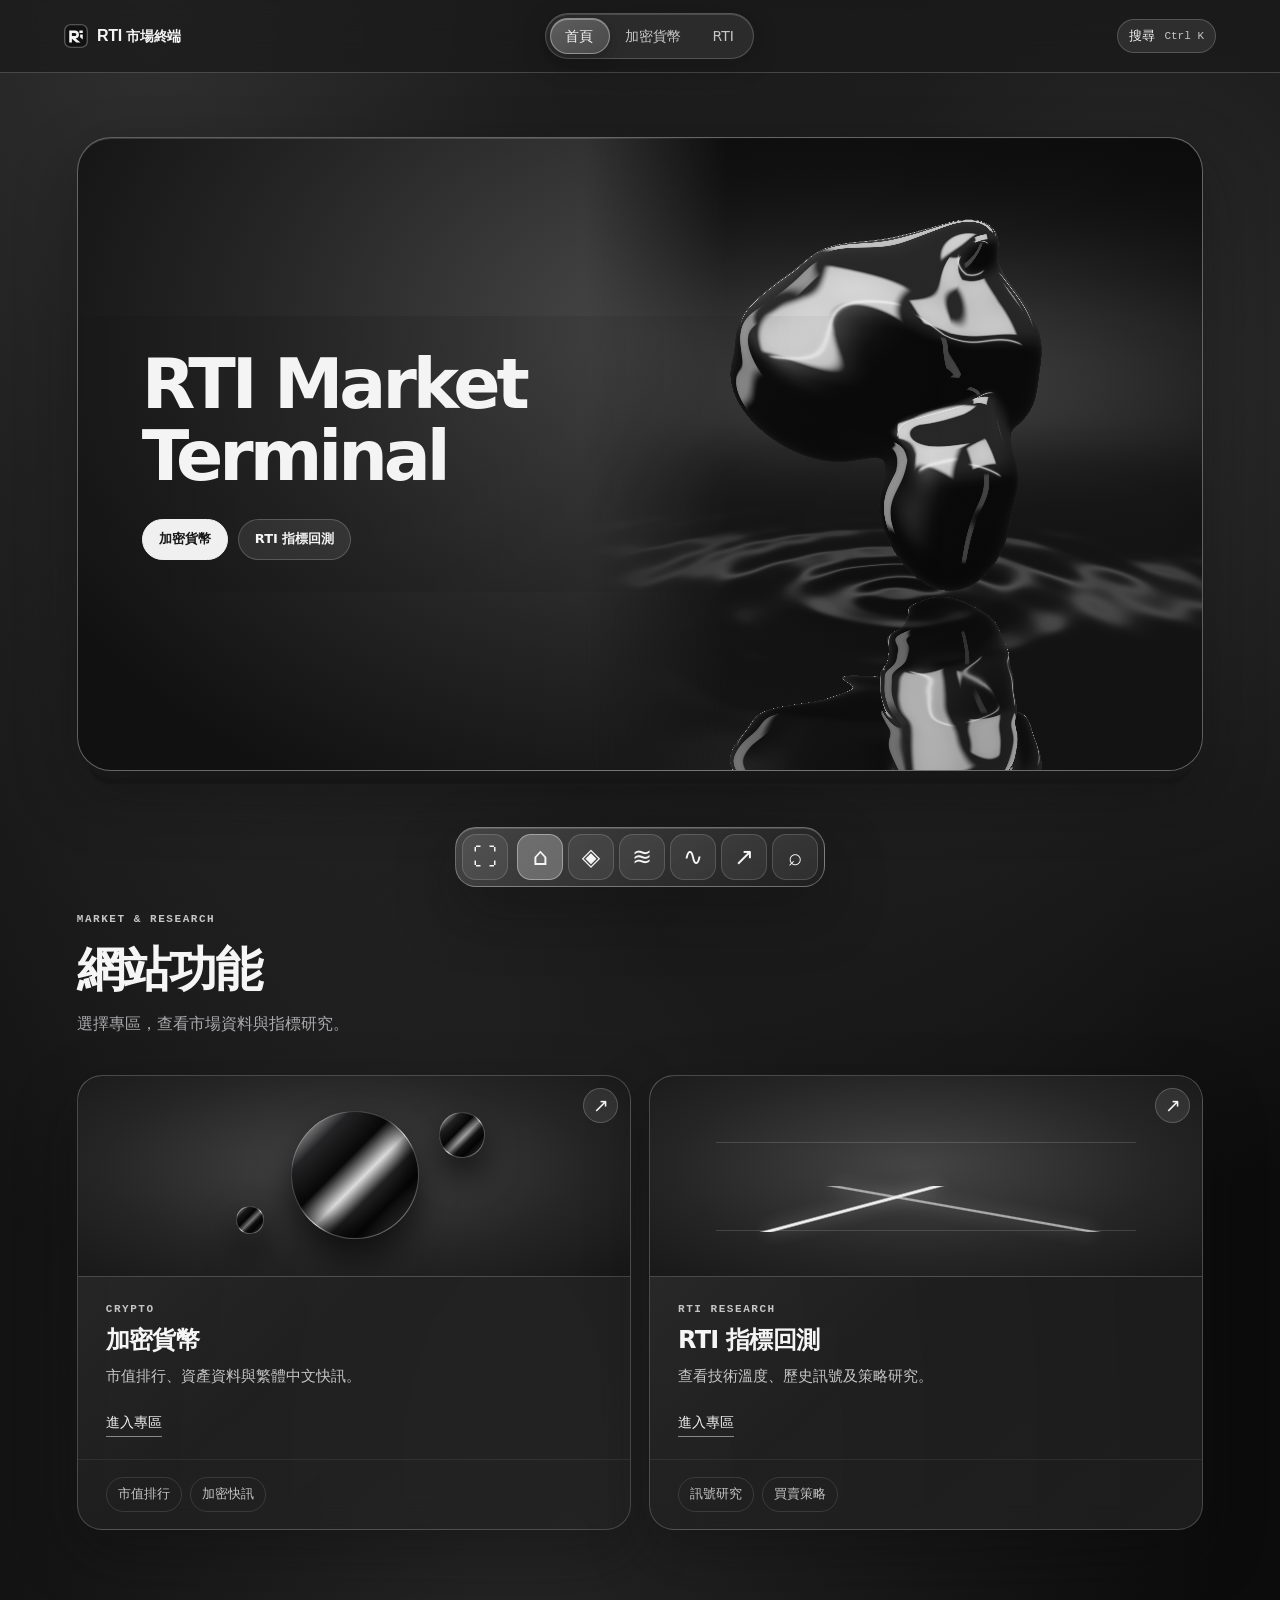
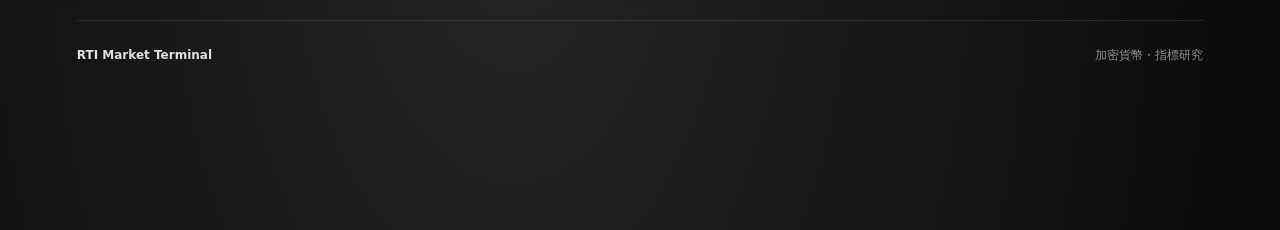
==== commit 5217d74a: "Use a neutral monochrome palette for RTI glass UI" ====
--- a/static/market_terminal_home.html
+++ b/static/market_terminal_home.html
@@ -8,9 +8,9 @@
   <link rel="icon" href="/static/rti-mark.svg?v=monogram-1" type="image/svg+xml">
   <link rel="stylesheet" href="/static/market_terminal.css?v=20261119">
   <link rel="stylesheet" href="/static/rti_terminal.css?v=20261124-refined">
-  <style>#qtemp_root .terminal-form input[type=checkbox]{width:17px;min-width:0;height:17px;min-height:0;padding:0;accent-color:#e65b5c;vertical-align:middle}#qtemp_root .terminal-form label:has(input[type=checkbox]){gap:8px}</style>
+  <style>#qtemp_root .terminal-form input[type=checkbox]{width:17px;min-width:0;height:17px;min-height:0;padding:0;accent-color:#e0e0e0;vertical-align:middle}#qtemp_root .terminal-form label:has(input[type=checkbox]){gap:8px}</style>
   <link rel="stylesheet" href="/static/chrome-cover.css?v=1">
-  <link rel="stylesheet" href="/static/rti_glass.css?v=2">
+  <link rel="stylesheet" href="/static/rti_glass.css?v=3">
   <script defer src="/static/rti_glass.js?v=2"></script>
   <script defer src="/static/equation_news.js?v=20261123-markets"></script>
   <script defer src="/static/rti_terminal.js?v=glass-1"></script>
--- a/static/rti_glass.css
+++ b/static/rti_glass.css
@@ -1,20 +1,20 @@
 body:has(#qtemp_root.rti-terminal) {
   margin:0;
   background:
-    radial-gradient(ellipse at 12% 0%, #713e2c9e, transparent 48%),
-    radial-gradient(ellipse at 88% 20%, #9b563d73, transparent 40%),
-    radial-gradient(ellipse at 40% 80%, #532e32a6, transparent 65%), #160e10!important;
+    radial-gradient(ellipse at 12% 0%, #4545459e, transparent 48%),
+    radial-gradient(ellipse at 88% 20%, #53535373, transparent 40%),
+    radial-gradient(ellipse at 40% 80%, #333333a6, transparent 65%), #0c0c0c!important;
   background-attachment:fixed;
 }
 #qtemp_root.rti-terminal {
-  --glass-line:#fff0e333;
-  --glass-edge:#fff1e959;
-  --glass-text:#fff3eb;
-  --glass-muted:#dbc2b8;
-  --glass-accent:#ffc3a0;
-  --glass-panel:linear-gradient(139deg,#ffffff16,#eaa5860b 50%,#c5816510),#2a1619b8;
-  --glass-dark:linear-gradient(145deg,#332024dc,#1a1114ef);
-  --glass-shadow:inset 0 1px #fff8ec26,0 24px 60px #170b1260;
+  --glass-line:#f2f2f233;
+  --glass-edge:#f3f3f359;
+  --glass-text:#f5f5f5;
+  --glass-muted:#c6c6c6;
+  --glass-accent:#eeeeee;
+  --glass-panel:linear-gradient(139deg,#ffffff16,#b1b1b10b 50%,#8d8d8d10),#1a1a1ab8;
+  --glass-dark:linear-gradient(145deg,#242424dc,#131313ef);
+  --glass-shadow:inset 0 1px #f9f9f926,0 24px 60px #0e0e0e60;
   --market-accent:var(--glass-accent);
   --market-muted:var(--glass-muted);
   --market-line:var(--glass-line);
@@ -26,13 +26,13 @@
 #qtemp_root [hidden]{display:none!important}
 #qtemp_root :focus-visible{outline:2px solid var(--glass-accent);outline-offset:3px}
 #qtemp_root .terminal-header,#qtemp_root.landing-mode .terminal-header{
-  background:#271619bc;border-color:var(--glass-line);backdrop-filter:blur(18px) saturate(120%);
+  background:#1a1a1abc;border-color:var(--glass-line);backdrop-filter:blur(18px) saturate(120%);
 }
 #qtemp_root .top-menu,#qtemp_root.landing-mode .top-menu {gap:12px;max-width:1440px;margin-inline:auto;justify-content:space-between}
 #qtemp_root .top-menu nav,#qtemp_root.landing-mode .top-menu nav{
   position:relative;isolation:isolate;flex-wrap:nowrap;gap:2px;padding:4px;
-  border:1px solid var(--glass-line);border-radius:100px;background:#d89c8020;
-  box-shadow:inset 0 1px #ffedd529,0 6px 25px #170c1440;
+  border:1px solid var(--glass-line);border-radius:100px;background:#a7a7a720;
+  box-shadow:inset 0 1px #efefef29,0 6px 25px #0f0f0f40;
 }
 #qtemp_root .top-menu nav a,#qtemp_root.landing-mode .top-menu nav a{
   position:relative;z-index:1;border:0;border-radius:99px;white-space:nowrap;background:transparent;
@@ -41,8 +41,8 @@
 #qtemp_root .top-menu nav a::after{display:none}
 #qtemp_root .top-menu nav a:is([aria-current],:hover){color:var(--glass-text)}
 #qtemp_root .glass-nav-highlight{
-  position:absolute;left:0;top:4px;bottom:4px;border:1px solid #ffe9d866;border-radius:99px;
-  background:linear-gradient(150deg,#fff1de42,#e7a2823a);box-shadow:inset 0 1px #fff5ed55,0 5px 16px #170b1259;
+  position:absolute;left:0;top:4px;bottom:4px;border:1px solid #ececec66;border-radius:99px;
+  background:linear-gradient(150deg,#f3f3f342,#aeaeae3a);box-shadow:inset 0 1px #f7f7f755,0 5px 16px #0e0e0e59;
   pointer-events:none;transform-origin:center;
 }
 #qtemp_root .terminal-layout{align-items:start;gap:18px}
@@ -52,34 +52,34 @@
 }
 #qtemp_root .terminal-sidebar{padding:16px}
 #qtemp_root .terminal-sidebar a{border-radius:13px;color:var(--glass-muted)}
-#qtemp_root .terminal-sidebar a:is([aria-current],:hover){color:var(--glass-text);border-color:var(--glass-line);background:#ffc8a522}
+#qtemp_root .terminal-sidebar a:is([aria-current],:hover){color:var(--glass-text);border-color:var(--glass-line);background:#d1d1d122}
 #qtemp_root .terminal-page{padding:clamp(16px,3vw,36px)}
 #qtemp_root .terminal-page h1::after{background:linear-gradient(90deg,var(--glass-accent),transparent)}
 #qtemp_root.landing-mode .terminal-hero{background:transparent}
 #qtemp_root.landing-mode .hero-left {
   border-radius:34px;border:1px solid var(--glass-edge);
-  box-shadow:var(--glass-shadow),0 13px 0 -6px #301c208f,0 24px 0 -11px #24161ad9;
-  background:radial-gradient(ellipse at 52% 31%,#754b39,#412922 49%,#201417 85%);
+  box-shadow:var(--glass-shadow),0 13px 0 -6px #2121218f,0 24px 0 -11px #191919d9;
+  background:radial-gradient(ellipse at 52% 31%,#484848,#262626 49%,#111111 85%);
 }
 #qtemp_root.landing-mode .liquid-scene{mix-blend-mode:luminosity;opacity:.92}
-#qtemp_root.landing-mode .hero-copy{background:linear-gradient(90deg,#21141745,transparent)}
+#qtemp_root.landing-mode .hero-copy{background:linear-gradient(90deg,#17171745,transparent)}
 #qtemp_root :is(.landing-card-visual,.terminal-notice,.terminal-method,.terminal-statistics,.terminal-chart,.rti-vitals,.eq-dialog,.eq-header,.eq-categories,.eq-footer,.terminal-form){
   border-color:var(--glass-line);background:var(--glass-dark);border-radius:18px;
 }
 #qtemp_root .landing-card-visual{border-radius:24px 24px 0 0}
 #qtemp_root .landing-card{position:relative}
-#qtemp_root .landing-card-visual{background:radial-gradient(ellipse at 48% 45%,#724838,#382325 60%,#27191d)}
+#qtemp_root .landing-card-visual{background:radial-gradient(ellipse at 48% 45%,#454545,#252525 60%,#171717)}
 #qtemp_root :is(.terminal-meta,.landing-label,.landing-card-body p,.terminal-footer,.landing-shortcuts a){color:var(--glass-muted)}
 #qtemp_root .terminal-table-wrap{border-color:var(--glass-line);border-radius:13px}
 #qtemp_root .terminal-table :is(td,th){border-color:var(--glass-line)}
-#qtemp_root .terminal-table th{background:#41292a;color:#f0d2c2}
-#qtemp_root .terminal-table tbody tr:nth-child(even),#qtemp_root .eq-row:nth-of-type(even),#qtemp_root .eq-row{background:#2e1c2178}
-#qtemp_root .terminal-table tbody tr:hover,#qtemp_root .eq-row:hover{background:#754c4250}
+#qtemp_root .terminal-table th{background:#2e2e2e;color:#d7d7d7}
+#qtemp_root .terminal-table tbody tr:nth-child(even),#qtemp_root .eq-row:nth-of-type(even),#qtemp_root .eq-row{background:#20202078}
+#qtemp_root .terminal-table tbody tr:hover,#qtemp_root .eq-row:hover{background:#54545450}
 #qtemp_root :is(.hero-links a,.terminal-button,.glass-search,.glass-expand,.glass-preview,.glass-filter-trigger,.glass-filter-option,.glass-close){
-  color:var(--glass-text);background:#fff4e817;border:1px solid var(--glass-line);border-radius:999px;
+  color:var(--glass-text);background:#f5f5f517;border:1px solid var(--glass-line);border-radius:999px;
 }
 #qtemp_root :is(.hero-links a,.terminal-button).primary{
-  background:#f6bea0;color:#271319;border-color:#ffddc5;
+  background:#ededed;color:#181818;border-color:#e3e3e3;
 }
 #qtemp_root :is(.hero-links a,.terminal-button,.glass-search,.glass-expand,.glass-preview,.glass-filter-trigger,.glass-filter-option,.glass-close):hover{
   border-color:var(--glass-edge);box-shadow:inset 0 1px #ffffff34;
@@ -95,19 +95,19 @@
 }
 #qtemp_root .glass-module::after{
   position:absolute;inset:0;z-index:2;content:'';border-radius:inherit;pointer-events:none;
-  background:radial-gradient(circle at var(--light-x,50%) var(--light-y,50%),#ffd1ab22,transparent 52%);
+  background:radial-gradient(circle at var(--light-x,50%) var(--light-y,50%),#d8d8d822,transparent 52%);
   opacity:0;transition:opacity .3s;
 }
 #qtemp_root .glass-module.glass-tracking{
   transform:perspective(850px) rotateX(var(--tilt-x)) rotateY(var(--tilt-y));border-color:var(--glass-edge);
-  box-shadow:var(--glass-shadow),0 1px 24px #ffc5a326;
+  box-shadow:var(--glass-shadow),0 1px 24px #cfcfcf26;
 }
 #qtemp_root .glass-tracking::after{opacity:1}
 #qtemp_root .glass-expand{position:absolute;z-index:3;top:12px;right:12px;width:35px;height:35px;padding:0;font-size:19px}
 #qtemp_root .glass-module-active .landing-card-visual{height:clamp(190px,28vw,310px)}
 #qtemp_root .glass-strip{display:flex;flex-wrap:wrap;gap:8px;padding:8px;border:1px solid var(--glass-line);border-radius:19px;background:var(--glass-dark);box-shadow:var(--glass-shadow)}
 #qtemp_root .glass-preview{padding:7px 12px}
-#qtemp_root .glass-preview[aria-pressed=true],#qtemp_root .glass-filter-option[aria-pressed=true]{color:#2a1519;background:#f4bd9f}
+#qtemp_root .glass-preview[aria-pressed=true],#qtemp_root .glass-filter-option[aria-pressed=true]{color:#1a1a1a;background:#e6e6e6}
 #qtemp_root .glass-data-deck{display:grid;gap:18px;margin-top:16px}
 #qtemp_root .glass-data-deck > section{margin:0;padding:18px}
 #qtemp_root .glass-data-panel > h2,#qtemp_root .glass-data-deck > section > h2{margin-right:40px}
@@ -116,7 +116,7 @@
 #qtemp_root .glass-filter-trigger,#qtemp_root .glass-filter-option{white-space:nowrap;padding:7px 13px}
 #qtemp_root .glass-filter-options{
   position:absolute;z-index:9;top:calc(100% + 7px);left:0;display:grid;gap:4px;min-width:max-content;
-  padding:5px;border-radius:18px;border:1px solid var(--glass-line);background:#331e23f5;
+  padding:5px;border-radius:18px;border:1px solid var(--glass-line);background:#232323f5;
   box-shadow:var(--glass-shadow);transform-origin:top left;transform:translateY(-14px) scale(.89,.3);
   opacity:0;transition:transform .22s,opacity .18s;
 }
@@ -127,36 +127,36 @@
 #qtemp_root .glass-count{font-variant-numeric:tabular-nums;color:var(--glass-accent)}
 #qtemp_root .glass-command{
   width:min(560px,calc(100vw - 30px));max-height:75dvh;box-sizing:border-box;padding:14px;
-  background:linear-gradient(147deg,#a9726390,#3b242ae8 52%,#2b1a20f5);
-  color:var(--glass-text);border:1px solid var(--glass-edge);border-radius:26px;box-shadow:0 30px 110px #10060bd0;
+  background:linear-gradient(147deg,#7d7d7d90,#292929e8 52%,#1e1e1ef5);
+  color:var(--glass-text);border:1px solid var(--glass-edge);border-radius:26px;box-shadow:0 30px 110px #080808d0;
   backdrop-filter:blur(30px) saturate(125%);
 }
-#qtemp_root .glass-command::backdrop{background:#10080d91;backdrop-filter:blur(7px)}
+#qtemp_root .glass-command::backdrop{background:#0a0a0a91;backdrop-filter:blur(7px)}
 #qtemp_root .glass-command-input{display:flex;gap:8px;align-items:center;padding-bottom:9px}
-#qtemp_root .glass-command input{width:100%;min-width:0;border-radius:15px;padding:12px;background:#22151bc7;color:var(--glass-text);border:1px solid var(--glass-line);font:inherit}
+#qtemp_root .glass-command input{width:100%;min-width:0;border-radius:15px;padding:12px;background:#181818c7;color:var(--glass-text);border:1px solid var(--glass-line);font:inherit}
 #qtemp_root .glass-close{width:37px;flex:0 0 37px;height:37px;font-size:21px}
 #qtemp_root .glass-command-results{max-height:min(48dvh,390px);overflow:auto}
 #qtemp_root .glass-result{display:block;padding:9px 12px;border-radius:11px;color:var(--glass-text);text-decoration:none}
-#qtemp_root .glass-result:is(:hover,.is-selected){background:#ffd3b532}
-#qtemp_root .glass-result mark{background:transparent;color:#ffba91;font-weight:750}
+#qtemp_root .glass-result:is(:hover,.is-selected){background:#dadada32}
+#qtemp_root .glass-result mark{background:transparent;color:#ffffff;font-weight:750}
 #qtemp_root .glass-dock{
   position:fixed;z-index:20;left:50%;bottom:max(13px,env(safe-area-inset-bottom));translate:-50% 0;
   display:flex;align-items:end;gap:5px;padding:6px;border-radius:21px;border:1px solid var(--glass-edge);
-  background:linear-gradient(145deg,#a473606c,#2f1b26d9);backdrop-filter:blur(20px) saturate(145%);box-shadow:var(--glass-shadow);
+  background:linear-gradient(145deg,#7c7c7c6c,#202020d9);backdrop-filter:blur(20px) saturate(145%);box-shadow:var(--glass-shadow);
 }
 #qtemp_root .glass-dock-item{
   width:clamp(35px,7vw,46px);height:clamp(35px,7vw,46px);display:grid;place-items:center;position:relative;
-  box-sizing:border-box;border-radius:14px;background:#fff3e512;border:1px solid #fff2e72a;
+  box-sizing:border-box;border-radius:14px;background:#f5f5f512;border:1px solid #f4f4f42a;
   color:var(--glass-text);padding:0;font:24px/1 system-ui;text-decoration:none;
   transform-origin:bottom;transition:transform .26s cubic-bezier(.22,.82,.31,1.3),background .2s;
 }
 #qtemp_root .glass-dock-wide{margin-right:4px}
-#qtemp_root .glass-dock-item:is([aria-current],[aria-pressed=true]){background:#ffbe9259;border-color:#ffe3ce71}
+#qtemp_root .glass-dock-item:is([aria-current],[aria-pressed=true]){background:#c9c9c959;border-color:#e7e7e771}
 #qtemp_root .glass-dock-item:is(:hover,:focus-visible){transform:scale(1.27) translateY(-4px);z-index:2}
 #qtemp_root .glass-dock-item:has(+ :is(:hover,:focus-visible)),#qtemp_root .glass-dock-item:is(:hover,:focus-visible) + .glass-dock-item {transform:scale(1.13) translateY(-2px)}
 #qtemp_root .glass-dock-item::before{
   content:attr(data-label);position:absolute;bottom:calc(100% + 7px);left:50%;translate:-50% 0;
-  white-space:nowrap;pointer-events:none;opacity:0;background:#322029;color:var(--glass-text);
+  white-space:nowrap;pointer-events:none;opacity:0;background:#242424;color:var(--glass-text);
   border:1px solid var(--glass-edge);border-radius:9px;padding:4px 7px;font:11px/1.4 system-ui;
 }
 #qtemp_root .glass-dock-item:is(:hover,:focus-visible)::before{opacity:1}
@@ -181,13 +181,17 @@
   --market-ink:var(--glass-text);padding-bottom:100px!important;
 }
 #qtemp_root.rti-terminal.landing-mode .terminal-hero{overflow:visible}
-body #qtemp_root.rti-terminal:fullscreen{overflow:auto;background:radial-gradient(ellipse at 80% 5%,#754535,#201419 68%)!important}
+body #qtemp_root.rti-terminal:fullscreen{overflow:auto;background:radial-gradient(ellipse at 80% 5%,#4e4e4e,#171717 68%)!important}
 #qtemp_root .terminal-actions :is(input[type=search],input:not([type])){
   min-width:0;max-width:100%;padding:8px 12px;border:1px solid var(--glass-line);
-  border-radius:999px;background:#261820;color:var(--glass-text);
+  border-radius:999px;background:#1c1c1c;color:var(--glass-text);
 }
 
 @media(max-width:370px){
   #qtemp_root .top-menu nav{order:3;margin-inline:auto}
   #qtemp_root .top-menu,#qtemp_root.landing-mode .top-menu{gap:7px;padding-block:8px}
 }
+
+#qtemp_root .terminal-link{color:var(--glass-accent)!important}
+#qtemp_root button.eq-story-title:hover,#qtemp_root :is(.eq-row-meta .eq-token,.eq-story-meta .eq-token,.eq-row-meta span+span,.eq-link){color:var(--glass-accent)}
+#qtemp_root .eq-channel[aria-pressed=true]{box-shadow:inset 2px 0 var(--glass-accent)}
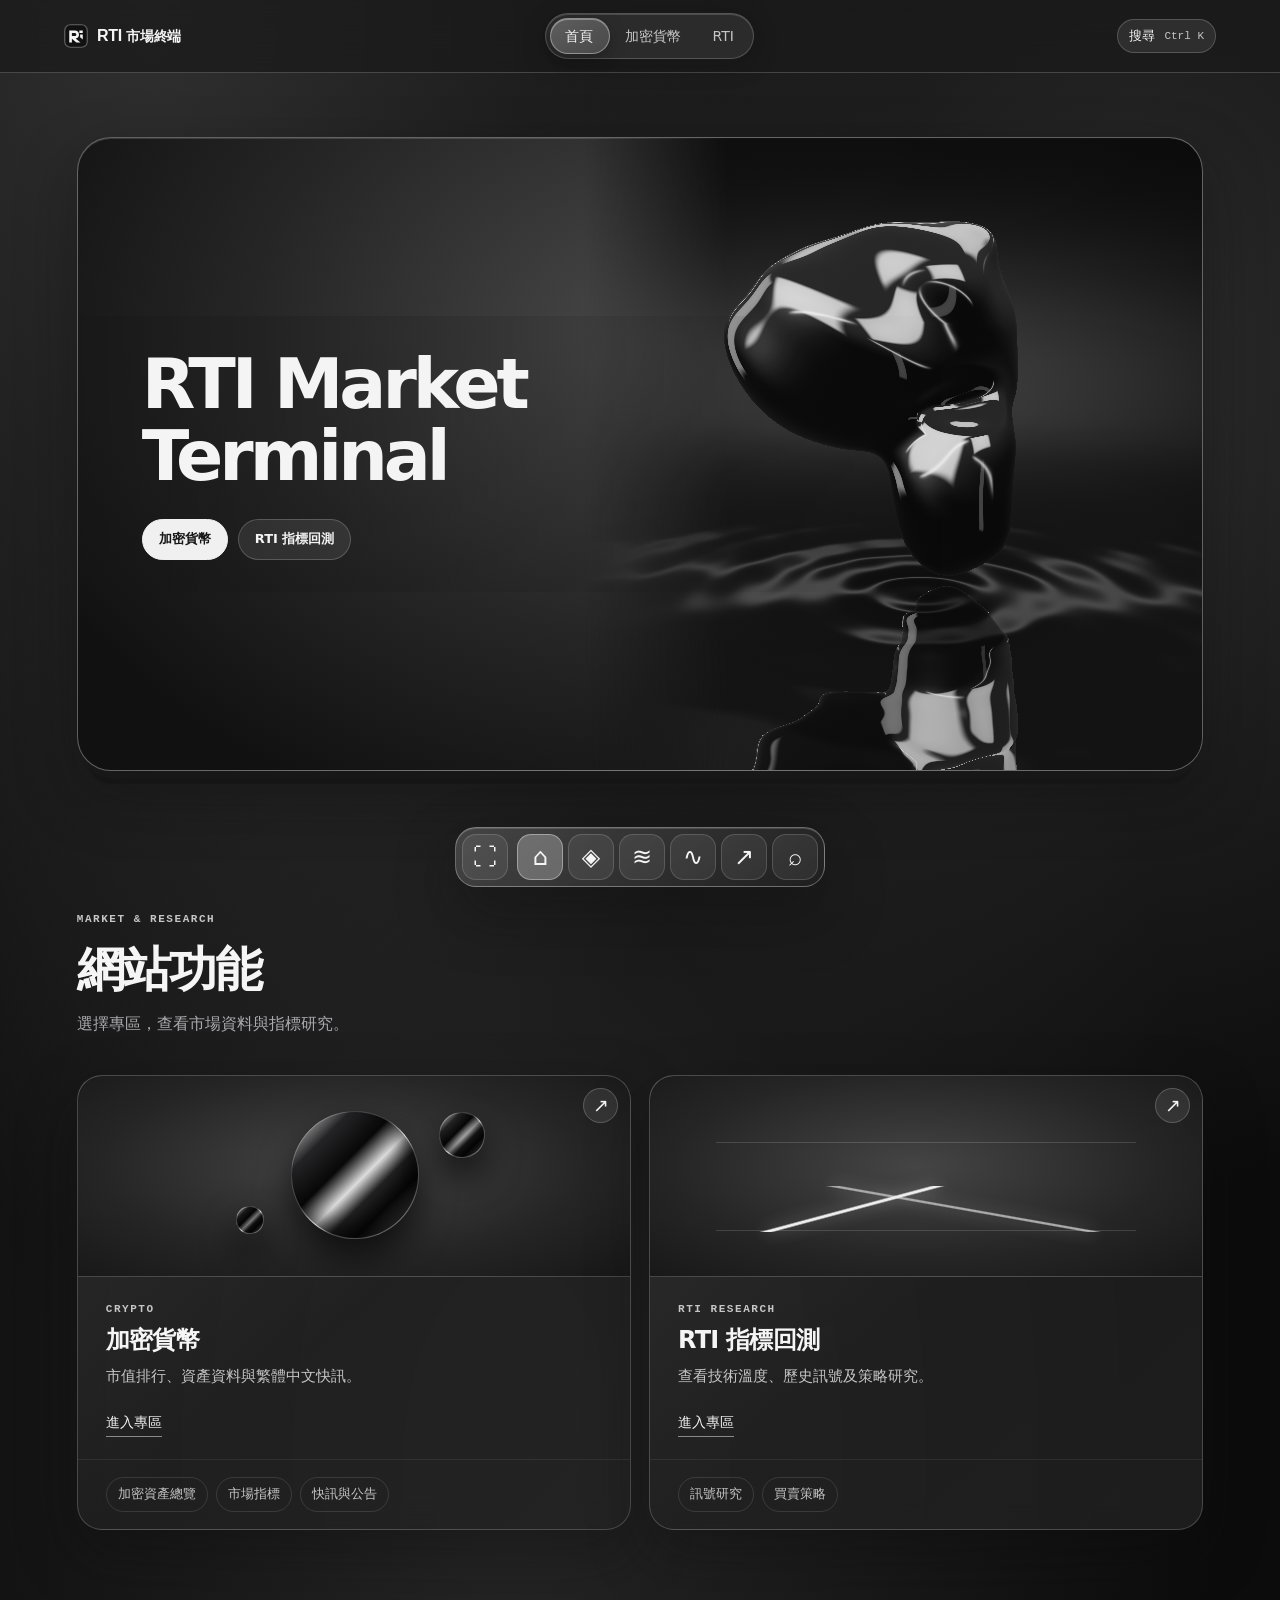
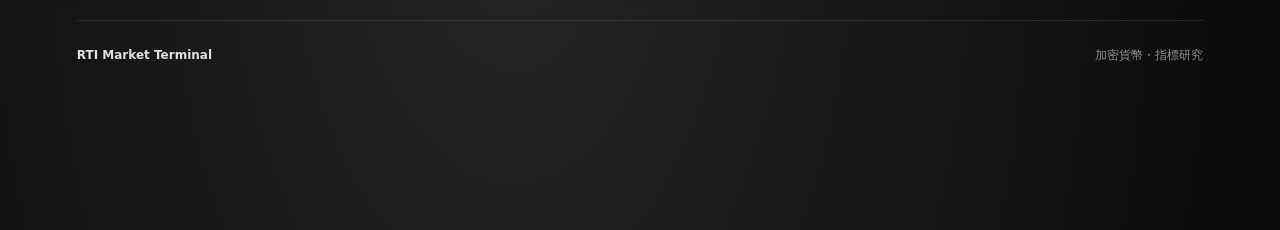
==== commit defa8731: "Expand crypto terminal with sortable listings and market intelligence" ====
--- a/static/market_terminal_home.html
+++ b/static/market_terminal_home.html
@@ -10,10 +10,10 @@
   <link rel="stylesheet" href="/static/rti_terminal.css?v=20261124-refined">
   <style>#qtemp_root .terminal-form input[type=checkbox]{width:17px;min-width:0;height:17px;min-height:0;padding:0;accent-color:#e0e0e0;vertical-align:middle}#qtemp_root .terminal-form label:has(input[type=checkbox]){gap:8px}</style>
   <link rel="stylesheet" href="/static/chrome-cover.css?v=1">
-  <link rel="stylesheet" href="/static/rti_glass.css?v=3">
-  <script defer src="/static/rti_glass.js?v=2"></script>
-  <script defer src="/static/equation_news.js?v=20261123-markets"></script>
-  <script defer src="/static/rti_terminal.js?v=glass-1"></script>
+  <link rel="stylesheet" href="/static/rti_glass.css?v=4">
+  <script defer src="/static/rti_glass.js?v=3"></script>
+  <script defer src="/static/equation_news.js?v=20261124-crypto"></script>
+  <script defer src="/static/rti_terminal.js?v=crypto-2"></script>
   <script defer src="/static/liquid-scene.js?v=chrome-4"></script>
 
 </head>
@@ -37,6 +37,3 @@
 </div>
 </body>
 </html>
-
-
-
--- a/static/rti_glass.css
+++ b/static/rti_glass.css
@@ -195,3 +195,16 @@
 #qtemp_root .terminal-link{color:var(--glass-accent)!important}
 #qtemp_root button.eq-story-title:hover,#qtemp_root :is(.eq-row-meta .eq-token,.eq-story-meta .eq-token,.eq-row-meta span+span,.eq-link){color:var(--glass-accent)}
 #qtemp_root .eq-channel[aria-pressed=true]{box-shadow:inset 2px 0 var(--glass-accent)}
+
+#qtemp_root .crypto-sort{display:flex;gap:7px;flex-wrap:wrap;margin:0 0 13px;padding:6px;border:1px solid var(--glass-line);border-radius:18px;background:var(--glass-panel)}
+#qtemp_root .crypto-sort button[aria-pressed=true]{background:#e6e6e6;color:#171717;border-color:#eee}
+#qtemp_root .crypto-grid{display:grid;grid-template-columns:repeat(2,minmax(0,1fr));align-items:start;gap:14px;margin-bottom:18px}
+#qtemp_root .crypto-grid > .crypto-panel{min-width:0;margin:0}
+#qtemp_root .crypto-panel h2{margin-bottom:14px}
+#qtemp_root .crypto-panel .terminal-form{padding:12px}
+#qtemp_root .crypto-address{overflow-wrap:anywhere}
+@media(max-width:790px){
+ #qtemp_root .crypto-grid{grid-template-columns:minmax(0,1fr)}
+ #qtemp_root .crypto-sort{flex-wrap:nowrap;overflow-x:auto}
+ #qtemp_root .crypto-sort button{flex:none}
+}
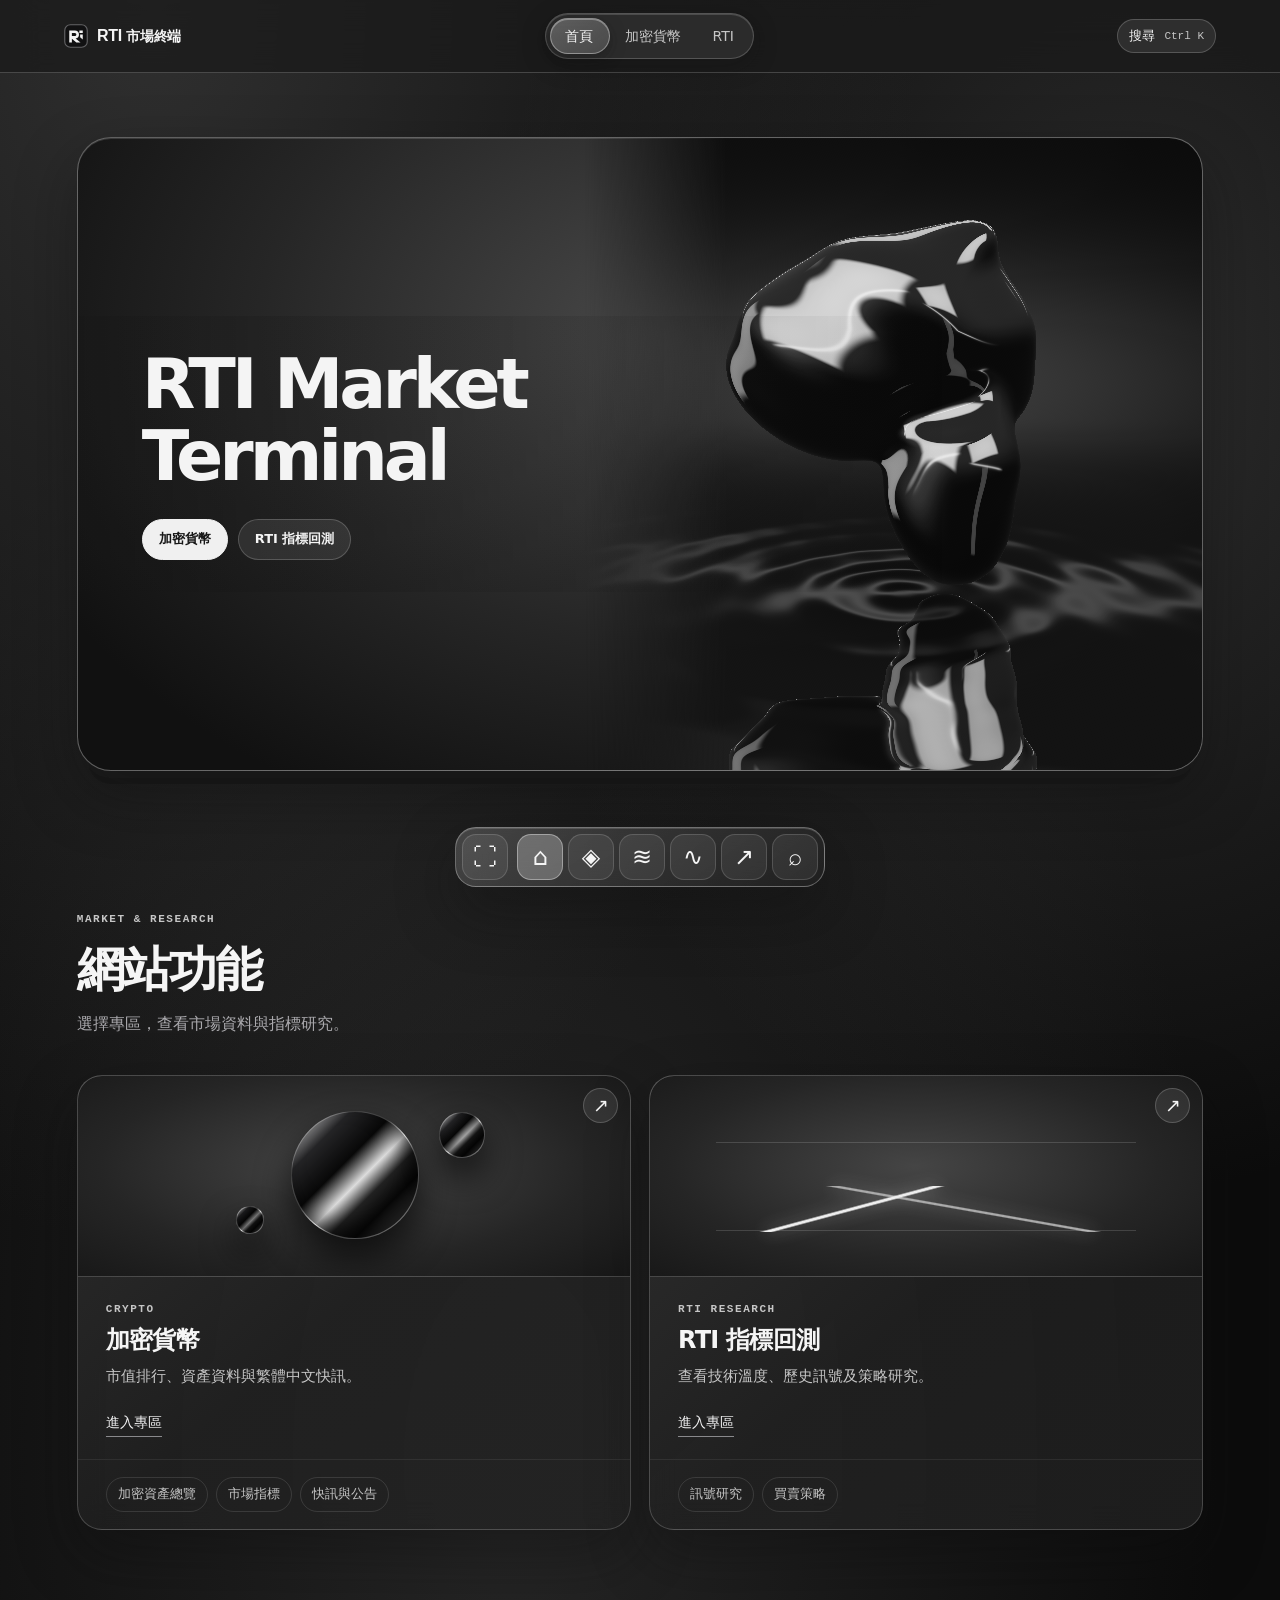
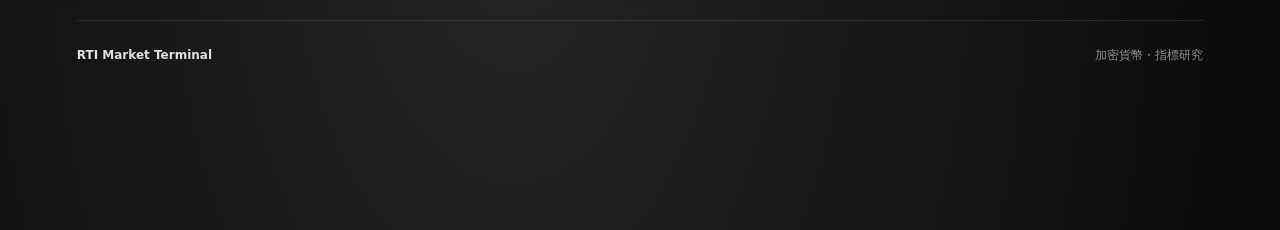
==== commit 572cbd73: "Refine supported crypto sorts and market indicator formatting" ====
--- a/static/market_terminal_home.html
+++ b/static/market_terminal_home.html
@@ -13,7 +13,7 @@
   <link rel="stylesheet" href="/static/rti_glass.css?v=4">
   <script defer src="/static/rti_glass.js?v=3"></script>
   <script defer src="/static/equation_news.js?v=20261124-crypto"></script>
-  <script defer src="/static/rti_terminal.js?v=crypto-2"></script>
+  <script defer src="/static/rti_terminal.js?v=crypto-3"></script>
   <script defer src="/static/liquid-scene.js?v=chrome-4"></script>
 
 </head>
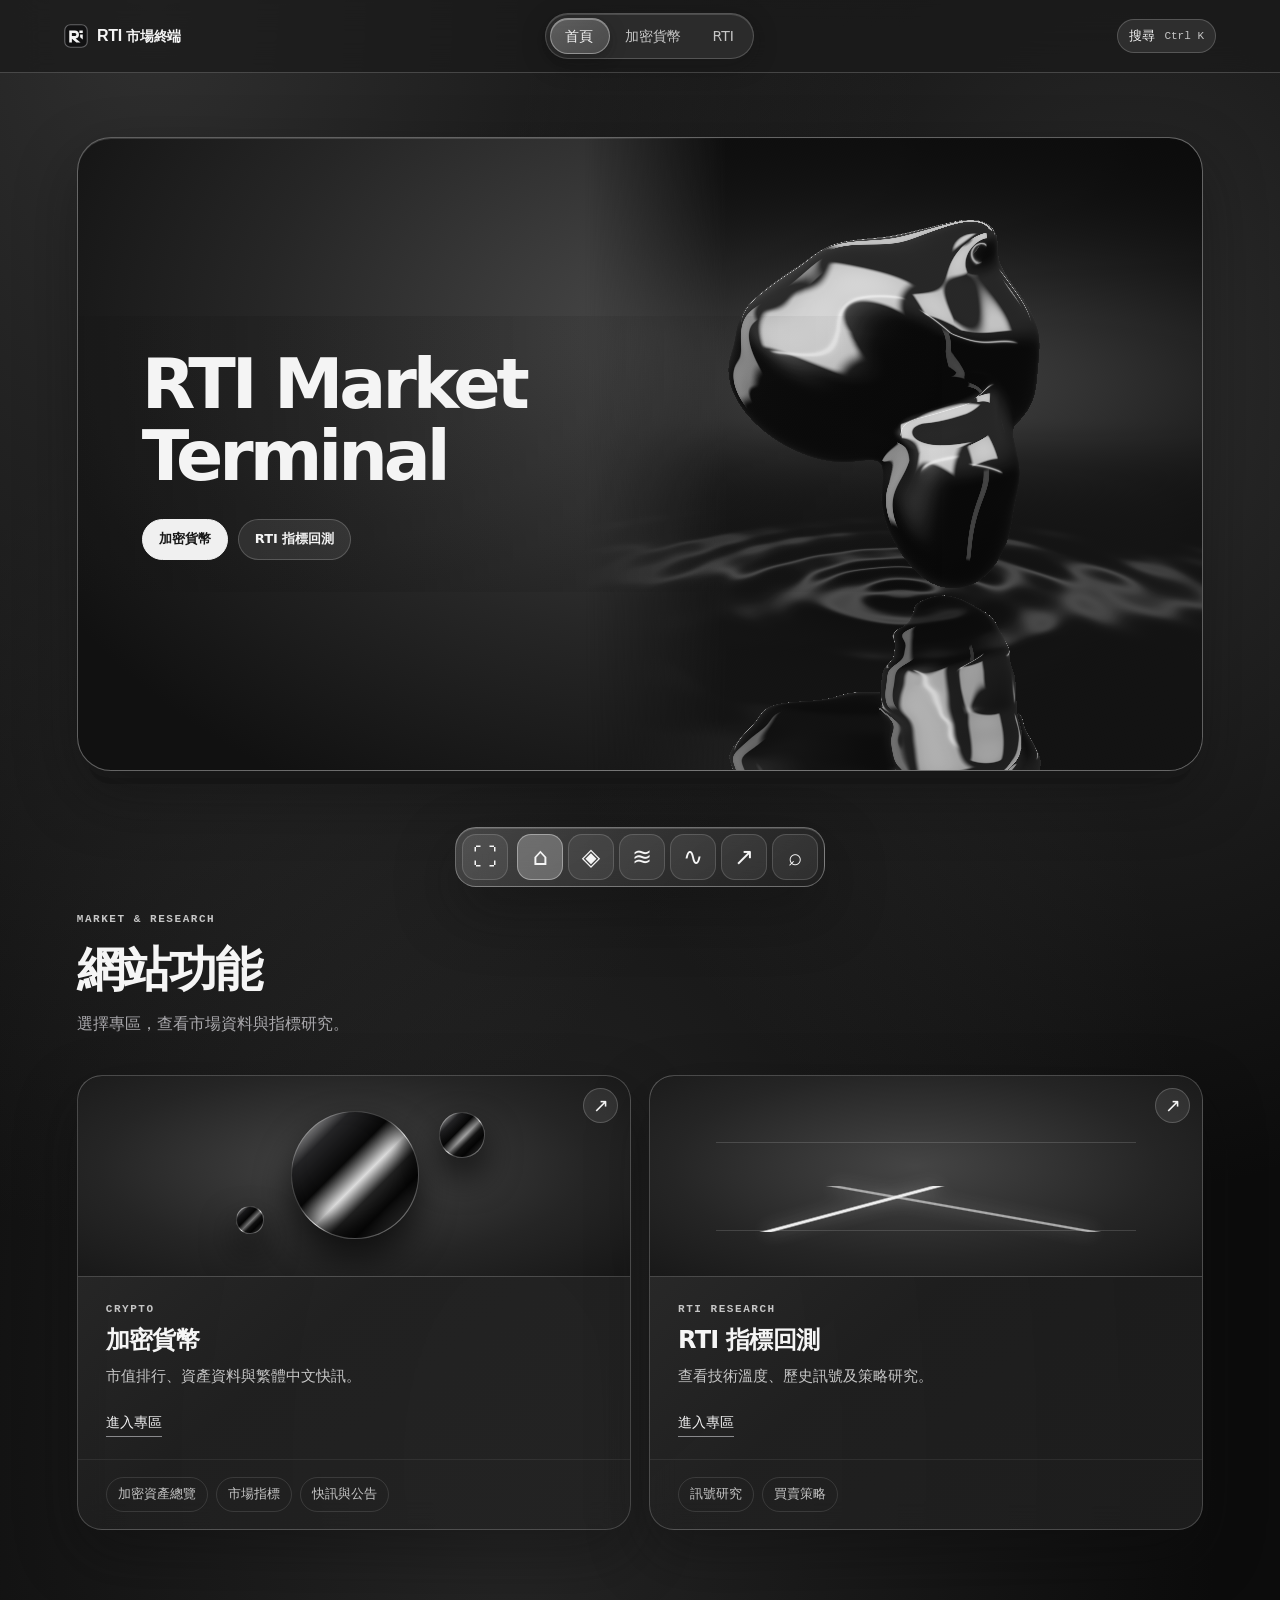
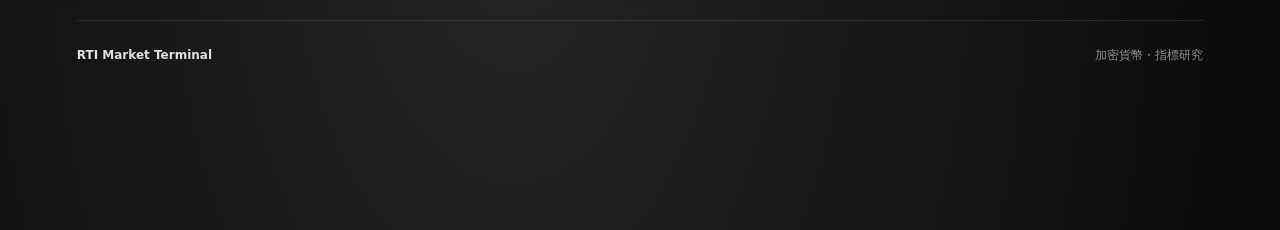
==== commit 6cb810dc: "Split market indicators into focused chart views" ====
--- a/static/market_terminal_home.html
+++ b/static/market_terminal_home.html
@@ -10,10 +10,10 @@
   <link rel="stylesheet" href="/static/rti_terminal.css?v=20261124-refined">
   <style>#qtemp_root .terminal-form input[type=checkbox]{width:17px;min-width:0;height:17px;min-height:0;padding:0;accent-color:#e0e0e0;vertical-align:middle}#qtemp_root .terminal-form label:has(input[type=checkbox]){gap:8px}</style>
   <link rel="stylesheet" href="/static/chrome-cover.css?v=1">
-  <link rel="stylesheet" href="/static/rti_glass.css?v=4">
+  <link rel="stylesheet" href="/static/rti_glass.css?v=5">
   <script defer src="/static/rti_glass.js?v=3"></script>
   <script defer src="/static/equation_news.js?v=20261124-crypto"></script>
-  <script defer src="/static/rti_terminal.js?v=crypto-3"></script>
+  <script defer src="/static/rti_terminal.js?v=crypto-metrics-1"></script>
   <script defer src="/static/liquid-scene.js?v=chrome-4"></script>
 
 </head>
--- a/static/rti_glass.css
+++ b/static/rti_glass.css
@@ -208,3 +208,40 @@
  #qtemp_root .crypto-sort{flex-wrap:nowrap;overflow-x:auto}
  #qtemp_root .crypto-sort button{flex:none}
 }
+
+
+#qtemp_root .metric-nav a{white-space:nowrap}
+#qtemp_root .metric-nav a[aria-current]{background:#ededed;color:#161616!important;border-color:#fff}
+#qtemp_root .metric-cards{display:grid;grid-template-columns:repeat(auto-fit,minmax(min(150px,100%),1fr));gap:10px;margin:0 0 16px}
+#qtemp_root .metric-cards > div{min-width:0;border:1px solid var(--glass-line);border-radius:14px;padding:12px 14px;background:#ffffff09}
+#qtemp_root .metric-cards dt{color:var(--glass-muted);font-size:.86rem}
+#qtemp_root .metric-cards dd{margin:5px 0 0;font:700 clamp(1.18rem,2.45vw,1.75rem) var(--market-mono);overflow-wrap:anywhere}
+#qtemp_root .metric-share{display:flex;gap:2px;background:#101010;border:1px solid var(--glass-line);border-radius:10px;overflow:hidden;margin:0 0 14px}
+#qtemp_root .metric-share span{box-sizing:border-box;flex-shrink:1;min-width:0;padding:7px 3px;text-align:center;font-size:clamp(.63rem,1.3vw,.87rem);background:#dadada;color:#151515;overflow:hidden}
+#qtemp_root .metric-share span:nth-child(2){background:#969696}
+#qtemp_root .metric-share span:nth-child(3){background:#464646;color:#fff}
+#qtemp_root .metric-gauge{max-width:310px;margin:12px auto 22px}
+#qtemp_root .metric-gauge-arc{position:relative;aspect-ratio:2/1;isolation:isolate;overflow:hidden;border-radius:100% 100% 0 0 / 200% 200% 0 0}
+#qtemp_root .metric-gauge-arc::before,#qtemp_root .metric-gauge-arc::after{content:'';position:absolute;inset:0;pointer-events:none}
+#qtemp_root .metric-gauge-arc::before{background:conic-gradient(from -90deg at 50% 100%,#e65f65 0deg,#e79e70 48deg,#e7cb83 90deg,#a6bf8b 135deg,#5dcead 180deg,transparent 180deg)}
+#qtemp_root .metric-alt .metric-gauge-arc::before{background:conic-gradient(from -90deg at 50% 100%,#626262 0deg,#a6a6a6 90deg,#e7e7e7 180deg,transparent 180deg)}
+#qtemp_root .metric-gauge-arc::after{inset:11% 6% 0;border-radius:100% 100% 0 0 / 200% 200% 0 0;background:#191919}
+#qtemp_root .metric-gauge-pin{position:absolute;z-index:1;inset:4% auto 0 50%;width:3px;transform:translateX(-50%) rotate(var(--angle));transform-origin:center bottom;pointer-events:none}
+#qtemp_root .metric-gauge-pin::before{content:'';position:absolute;inset:0 -3px auto;display:block;height:12%;background:white;border:1px solid #262626;border-radius:12px;box-shadow:0 0 5px #2229}
+#qtemp_root .metric-gauge-reading{position:absolute;z-index:2;inset:auto 0 3% ;display:grid;place-content:center;gap:2px;text-align:center}
+#qtemp_root .metric-gauge-score strong{font:770 clamp(2.2rem,6vw,4rem)/1 var(--market-mono)}
+#qtemp_root .metric-gauge-score small,#qtemp_root .metric-gauge-scale{color:var(--glass-muted)}
+#qtemp_root .metric-gauge-scale{display:flex;justify-content:space-between;gap:8px;margin-top:7px;font-size:.82rem}
+#qtemp_root .metric-history-table{margin-top:13px}
+#qtemp_root .metric-history-table > summary{cursor:pointer;color:var(--glass-text);font-weight:650}
+#qtemp_root .metric-history-table .terminal-actions{margin-top:10px}
+#qtemp_root .metric-chart-controls .terminal-button[aria-pressed=true]{color:#141414;background:#e5e5e5}
+#qtemp_root .metric-chart svg{display:block;width:100%;height:auto}
+#qtemp_root .metric-chart svg .chart-path{stroke:#e1e1e1}
+#qtemp_root .metric-chart svg text{font-size:17px}
+#qtemp_root .metric-weight{display:flex;align-items:center;justify-content:flex-end;gap:8px}
+#qtemp_root .metric-weight meter{width:clamp(36px,10vw,110px)}
+@media(max-width:650px){
+ #qtemp_root .metric-chart svg text{font-size:24px}
+ #qtemp_root .metric-gauge{max-width:230px}
+}
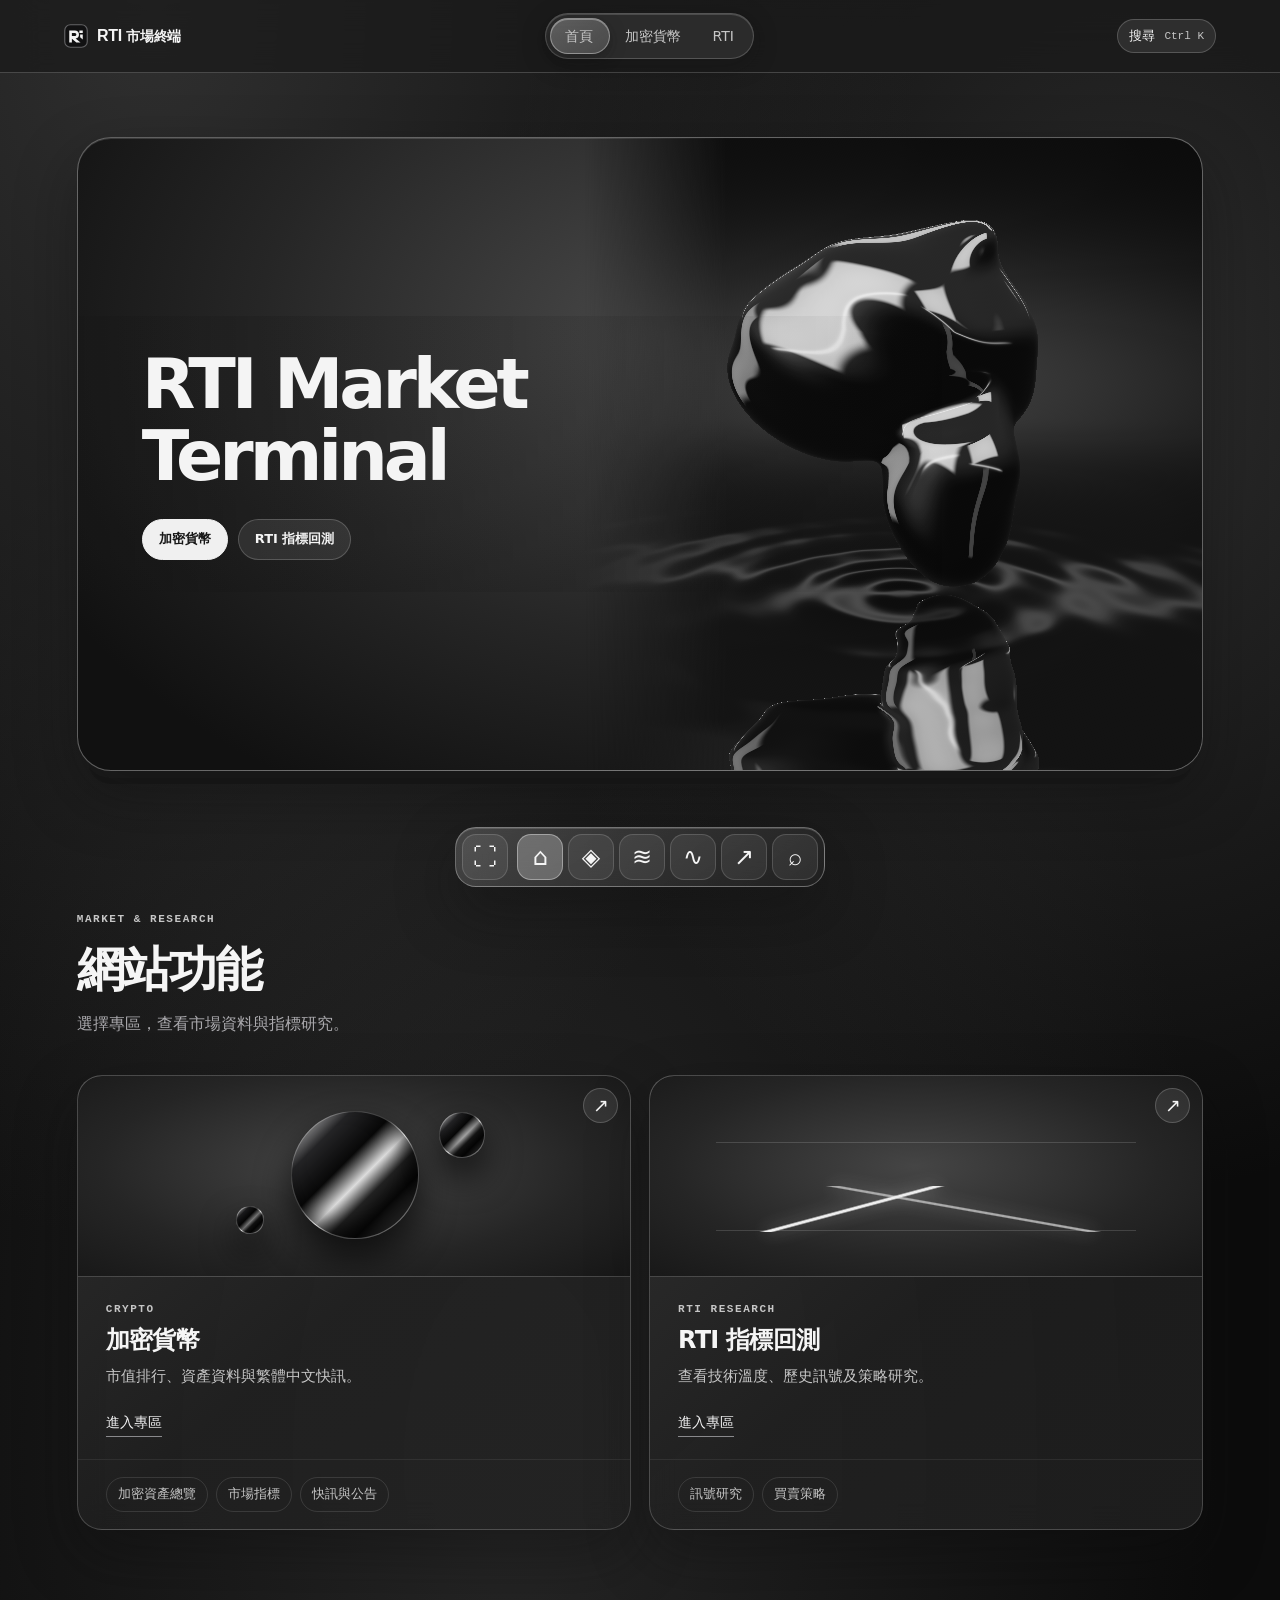
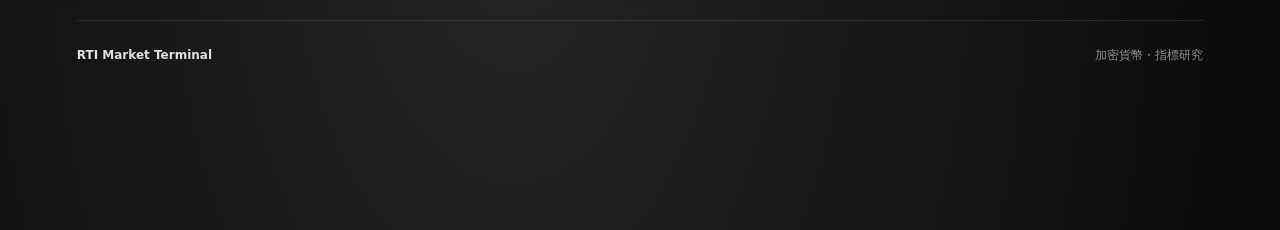
==== commit d0b02459: "Use explicit CMC historical windows and expose source charts" ====
--- a/static/market_terminal_home.html
+++ b/static/market_terminal_home.html
@@ -13,7 +13,7 @@
   <link rel="stylesheet" href="/static/rti_glass.css?v=5">
   <script defer src="/static/rti_glass.js?v=3"></script>
   <script defer src="/static/equation_news.js?v=20261124-crypto"></script>
-  <script defer src="/static/rti_terminal.js?v=crypto-metrics-1"></script>
+  <script defer src="/static/rti_terminal.js?v=crypto-metrics-2"></script>
   <script defer src="/static/liquid-scene.js?v=chrome-4"></script>
 
 </head>
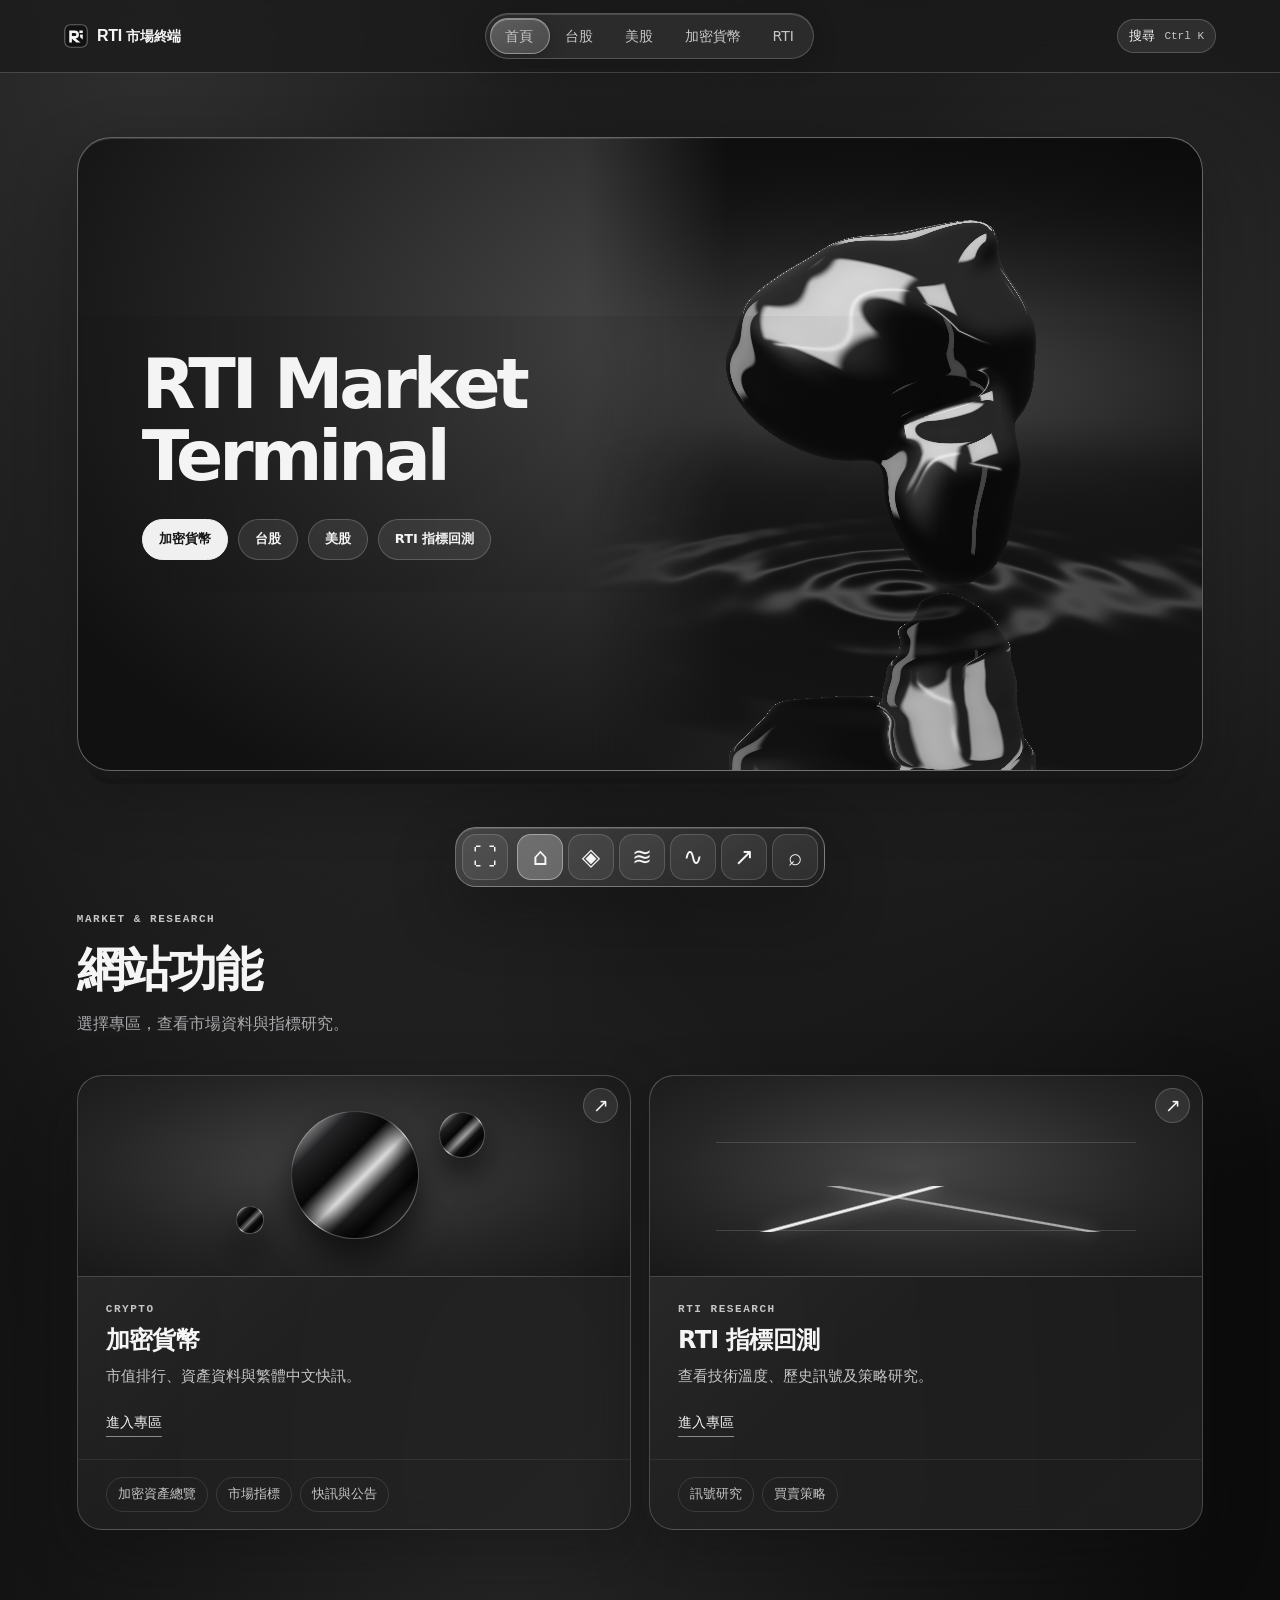
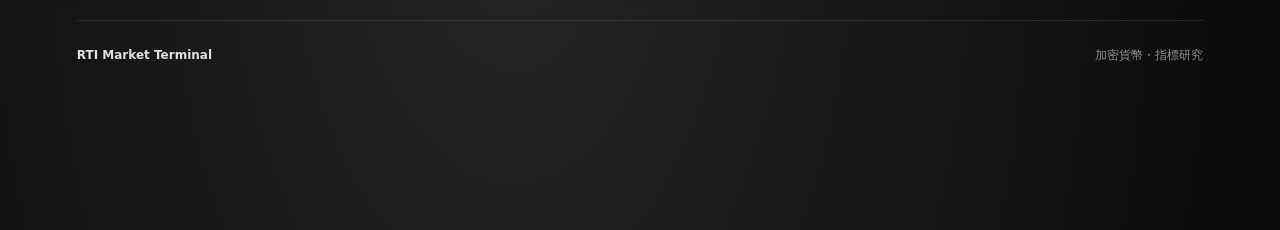
==== commit b29b95e5: "Add RTI research tools and Taiwan and US market sections" ====
--- a/static/market_terminal_home.html
+++ b/static/market_terminal_home.html
@@ -10,10 +10,10 @@
   <link rel="stylesheet" href="/static/rti_terminal.css?v=20261124-refined">
   <style>#qtemp_root .terminal-form input[type=checkbox]{width:17px;min-width:0;height:17px;min-height:0;padding:0;accent-color:#e0e0e0;vertical-align:middle}#qtemp_root .terminal-form label:has(input[type=checkbox]){gap:8px}</style>
   <link rel="stylesheet" href="/static/chrome-cover.css?v=1">
-  <link rel="stylesheet" href="/static/rti_glass.css?v=5">
-  <script defer src="/static/rti_glass.js?v=3"></script>
+  <link rel="stylesheet" href="/static/rti_glass.css?v=6">
+  <script defer src="/static/rti_glass.js?v=4"></script>
   <script defer src="/static/equation_news.js?v=20261124-crypto"></script>
-  <script defer src="/static/rti_terminal.js?v=crypto-metrics-2"></script>
+  <script defer src="/static/rti_terminal.js?v=research-1"></script>
   <script defer src="/static/liquid-scene.js?v=chrome-4"></script>
 
 </head>
@@ -28,7 +28,7 @@
     <div class="top-menu">
       <a href="#home" class="terminal-brand" aria-label="RTI 首頁"><img src="/static/rti-mark.svg?v=monogram-1" width="24" height="24" alt=""><span>RTI<span> 市場終端</span></span></a>
       <nav aria-label="市場專區">
-        <a href="#home">首頁</a><a href="#crypto">加密貨幣</a><a href="#rti">RTI</a>
+        <a href="#home">首頁</a><a href="#tw">台股</a><a href="#us">美股</a><a href="#crypto">加密貨幣</a><a href="#rti">RTI</a>
       </nav>
     </div>
   </header>
@@ -37,3 +37,4 @@
 </div>
 </body>
 </html>
+
--- a/static/rti_glass.css
+++ b/static/rti_glass.css
@@ -245,3 +245,11 @@
  #qtemp_root .metric-chart svg text{font-size:24px}
  #qtemp_root .metric-gauge{max-width:230px}
 }
+
+
+#qtemp_root .workbench-chart:has(canvas){min-height:460px}
+#qtemp_root .sector-heatmap{display:grid;grid-template-columns:repeat(auto-fit,minmax(min(140px,100%),1fr));gap:5px;margin-top:12px}
+#qtemp_root .sector-heatmap.sector-rendered{display:block;height:420px}
+#qtemp_root .sector-tile{border:1px solid var(--glass-line);color:white;padding:12px;border-radius:8px}
+#qtemp_root .top-menu nav{max-width:100%;overflow-x:auto}
+@media(max-width:660px){#qtemp_root .top-menu nav{order:3;width:100%;justify-content:flex-start}}
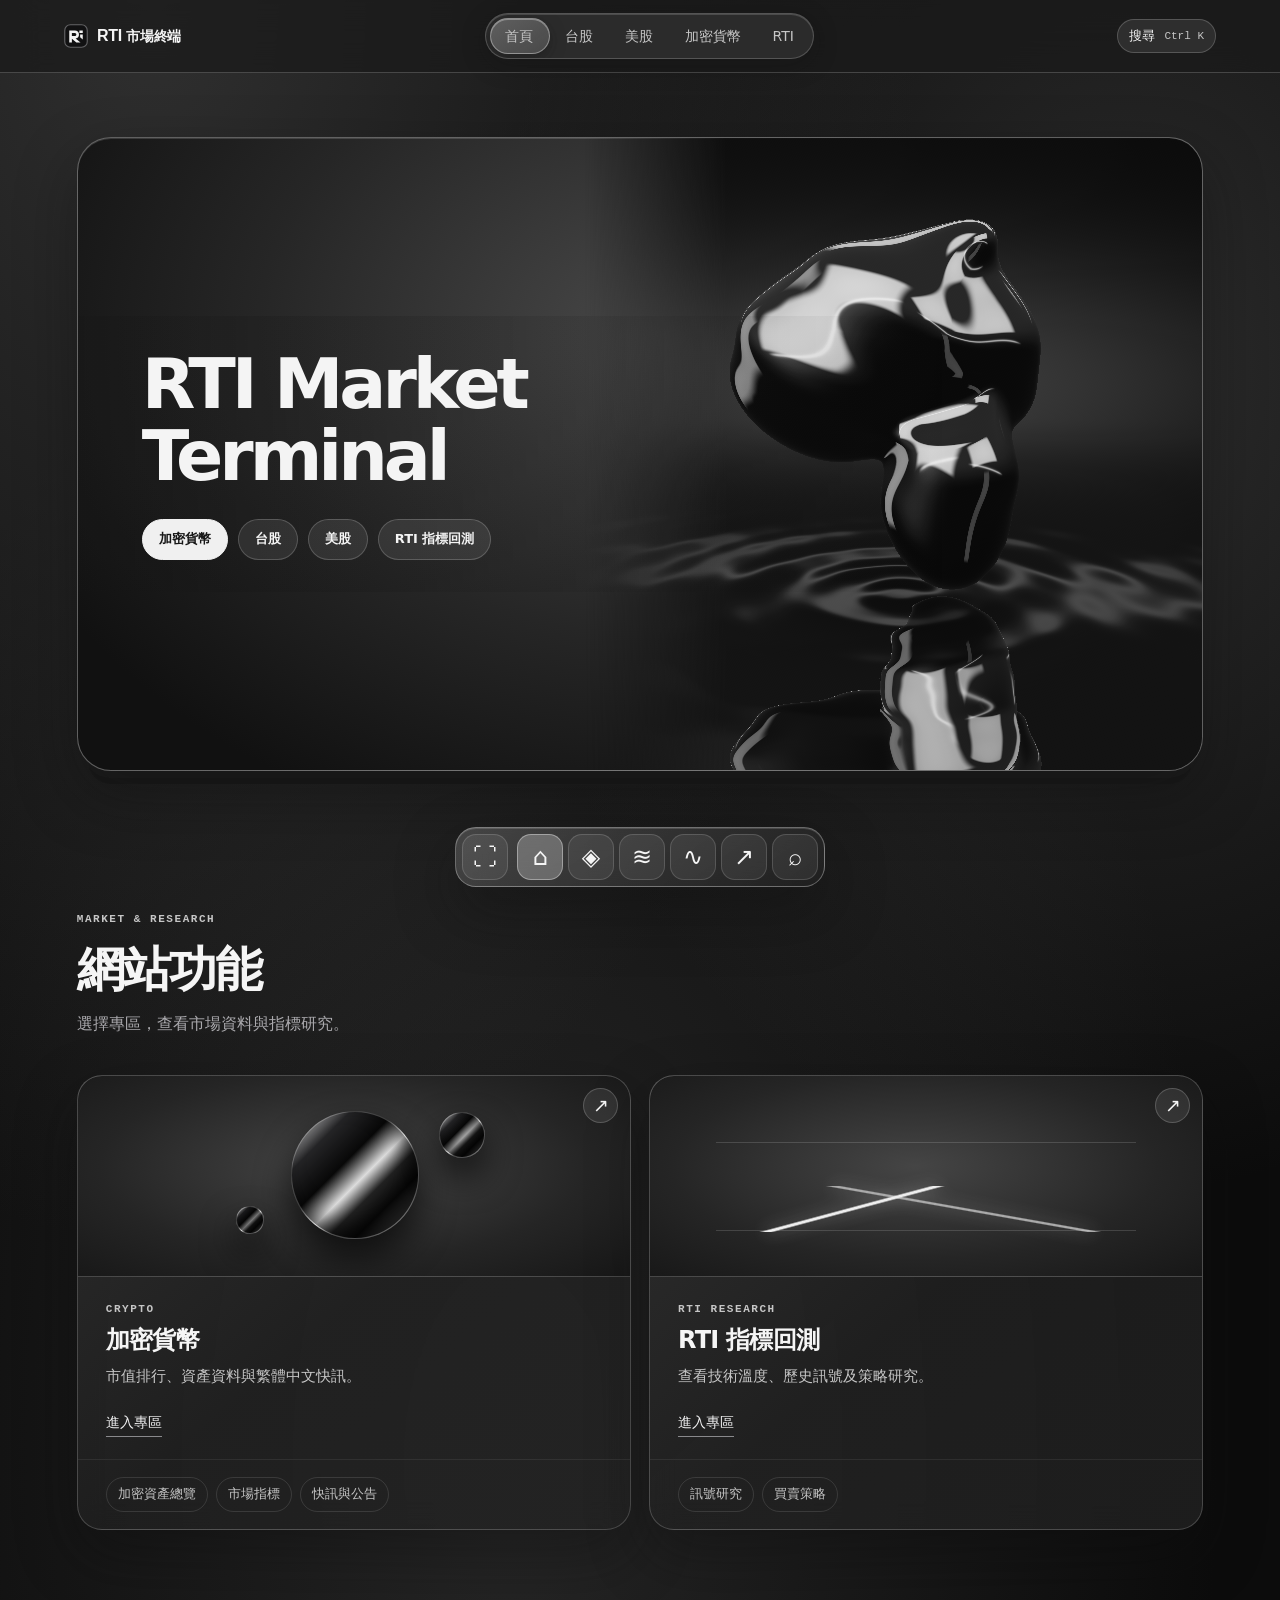
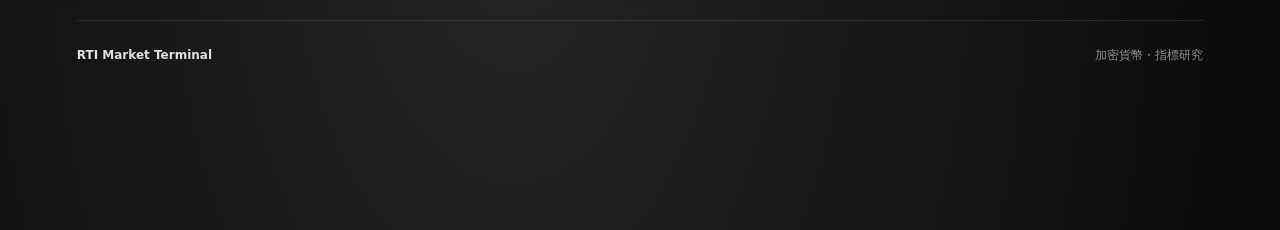
==== commit e84827cb: "Improve US market landing, event coverage and optional backtest audit" ====
--- a/static/market_terminal_home.html
+++ b/static/market_terminal_home.html
@@ -13,7 +13,7 @@
   <link rel="stylesheet" href="/static/rti_glass.css?v=6">
   <script defer src="/static/rti_glass.js?v=4"></script>
   <script defer src="/static/equation_news.js?v=20261124-crypto"></script>
-  <script defer src="/static/rti_terminal.js?v=research-1"></script>
+  <script defer src="/static/rti_terminal.js?v=research-2"></script>
   <script defer src="/static/liquid-scene.js?v=chrome-4"></script>
 
 </head>
